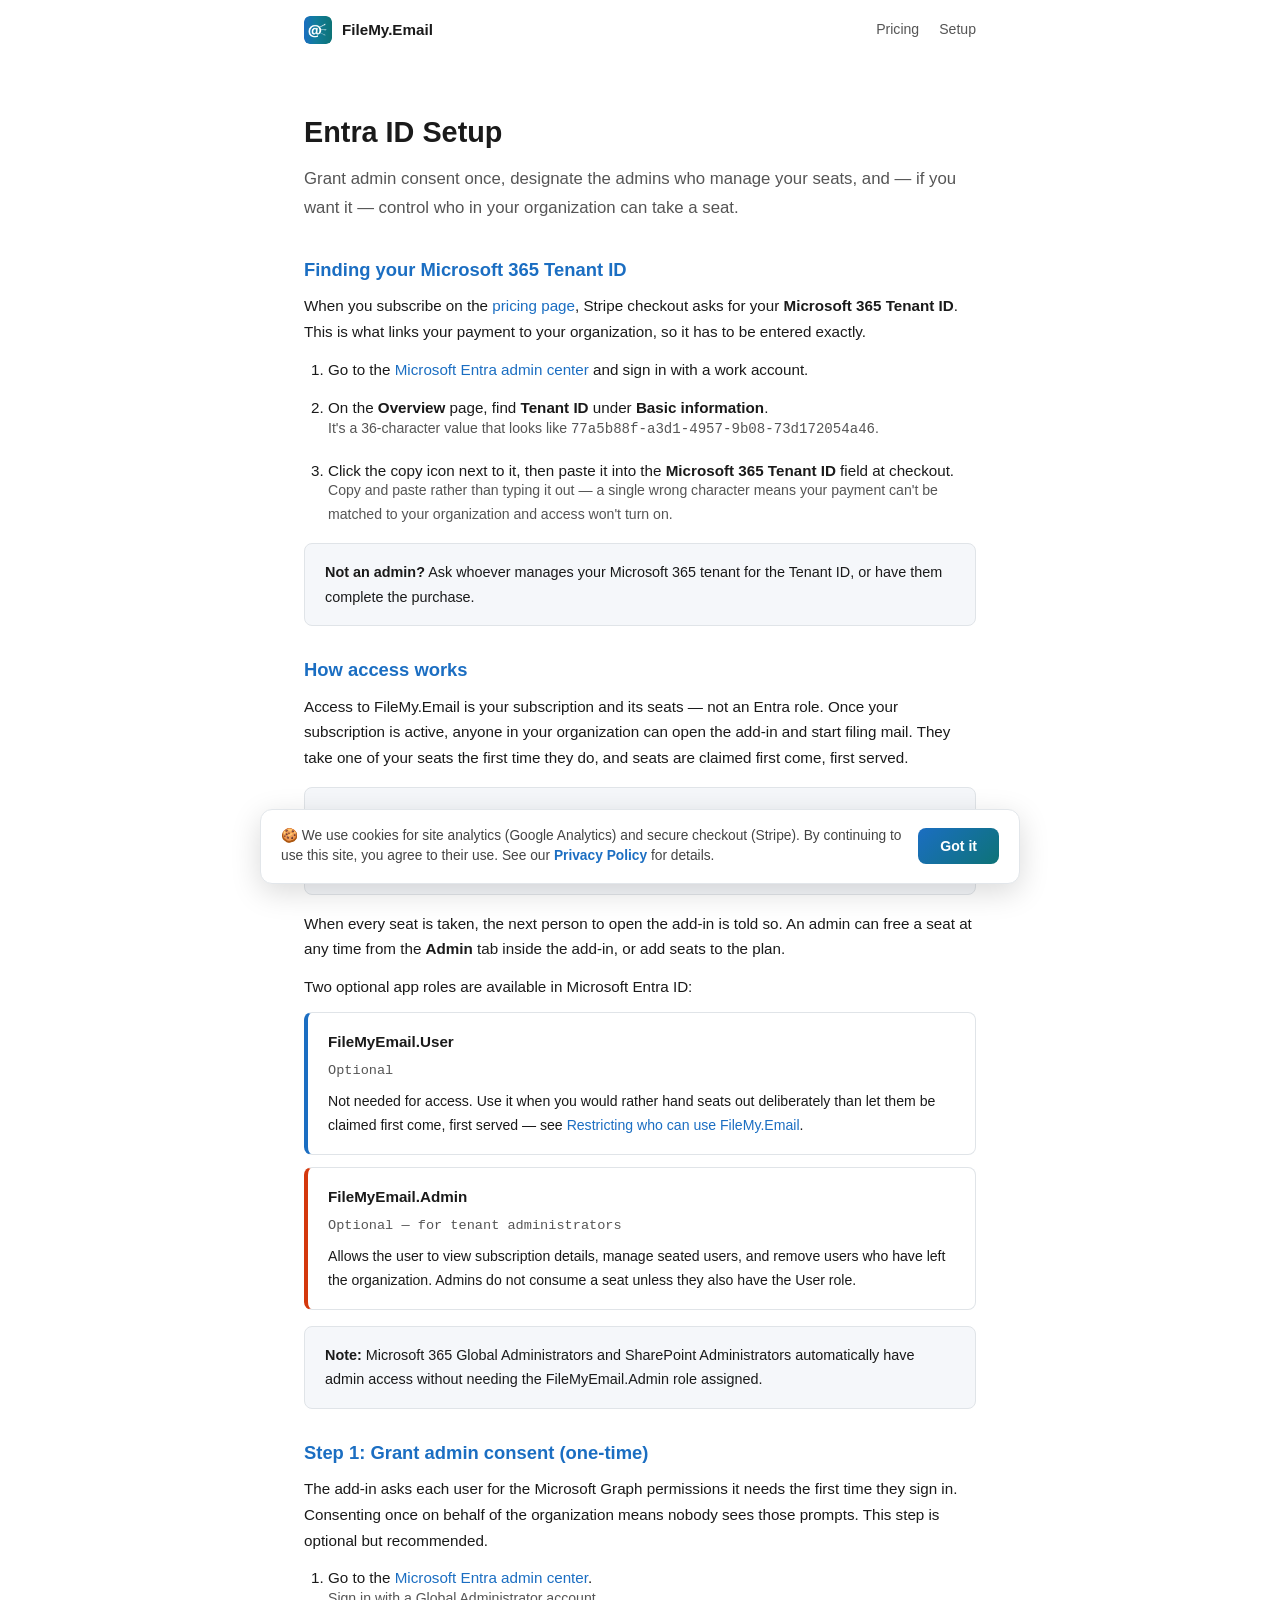
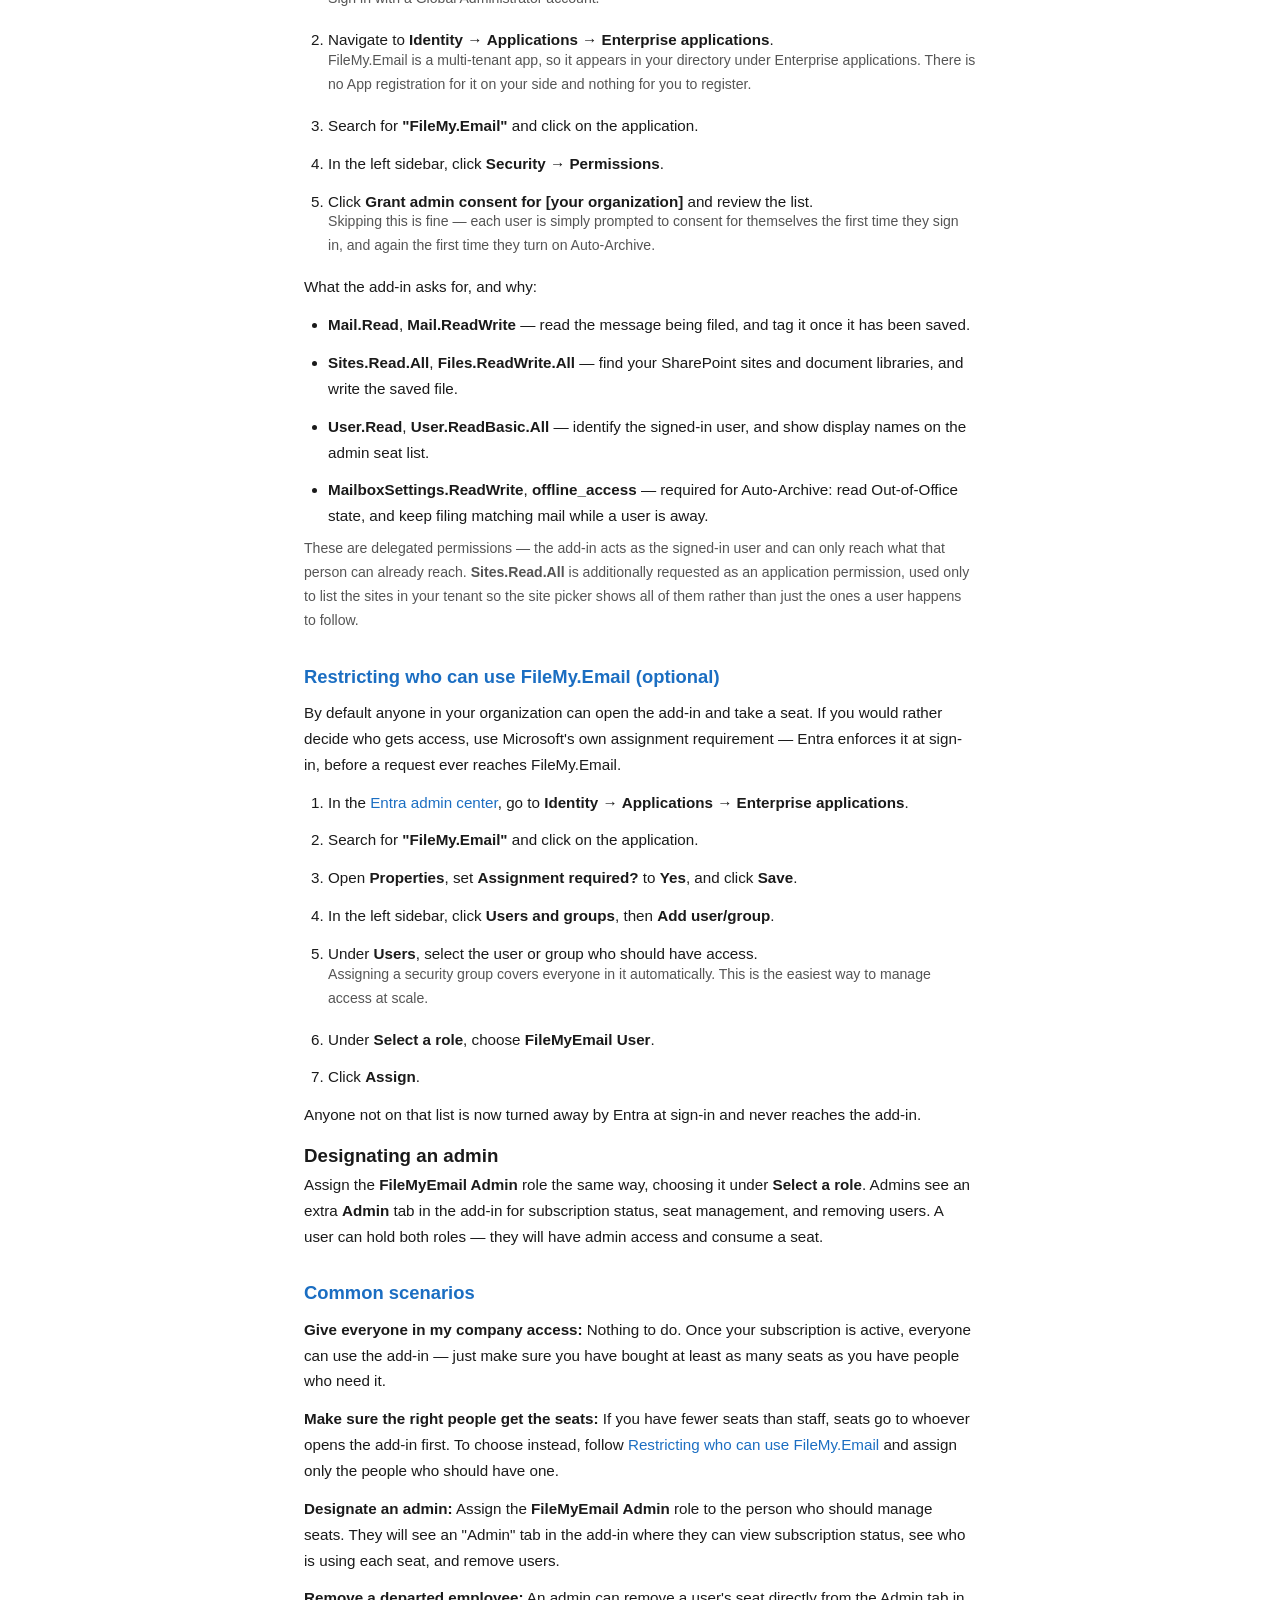
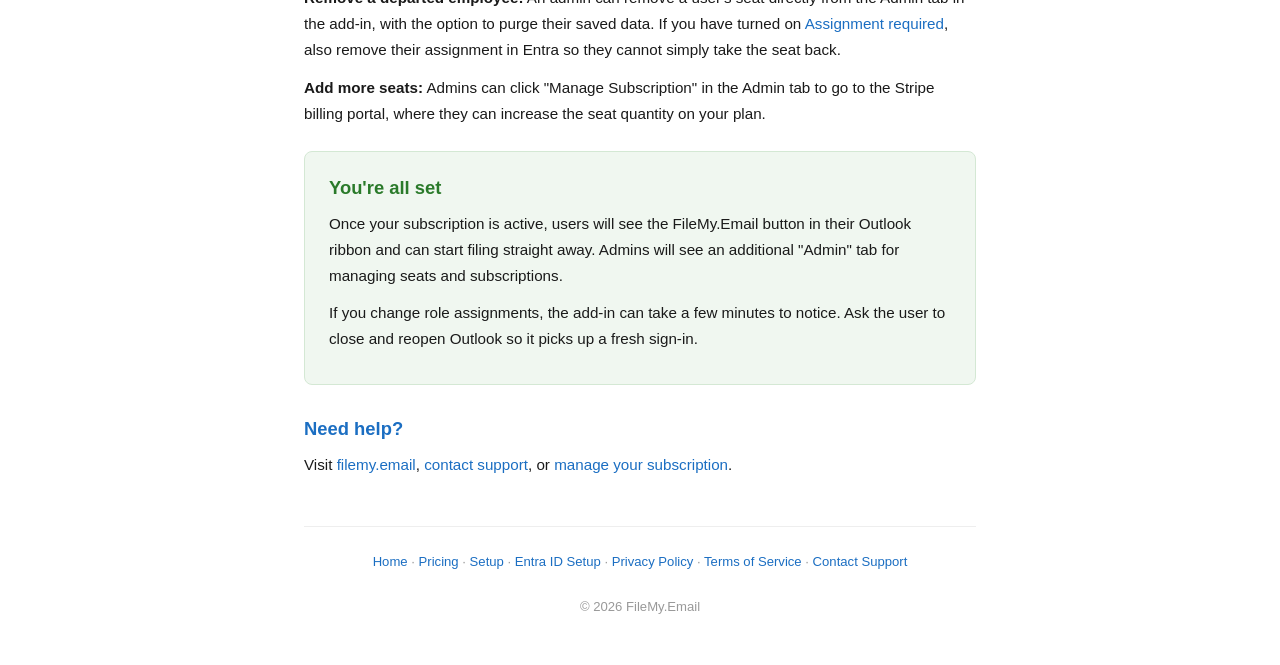
==== entra-setup.html @ 3493d4c5 "id for link" ====
<!DOCTYPE html>
<html lang="en">
<head>
    <!-- Google Tag Manager -->
    <script>(function(w,d,s,l,i){w[l]=w[l]||[];w[l].push({'gtm.start':
    new Date().getTime(),event:'gtm.js'});var f=d.getElementsByTagName(s)[0],
    j=d.createElement(s),dl=l!='dataLayer'?'&l='+l:'';j.async=true;j.src=
    'https://www.googletagmanager.com/gtm.js?id='+i+dl;f.parentNode.insertBefore(j,f);
    })(window,document,'script','dataLayer','GTM-WMH8P2QB');</script>
    <!-- End Google Tag Manager -->
    <!-- Google tag (gtag.js) -->
    <script async src="https://www.googletagmanager.com/gtag/js?id=G-8QC98XTWTR"></script>
    <script>
      window.dataLayer = window.dataLayer || [];
      function gtag(){dataLayer.push(arguments);}
      gtag('js', new Date());

      gtag('config', 'G-8QC98XTWTR');
    </script>
    <meta charset="UTF-8">
    <meta name="viewport" content="width=device-width, initial-scale=1.0">
    <title>Entra ID Setup — FileMy.Email</title>
    <meta name="description" content="Set up FileMy.Email in Microsoft Entra ID: grant admin consent once, designate admins, and optionally restrict who can take a seat.">
    <link rel="canonical" href="https://filemy.email/entra-setup">
    <link rel="icon" type="image/png" href="/assets/favicon.png">
    <!-- Open Graph -->
    <meta property="og:type" content="website">
    <meta property="og:url" content="https://filemy.email/entra-setup">
    <meta property="og:title" content="Entra ID Setup — FileMy.Email">
    <meta property="og:description" content="Configure Microsoft Entra ID app roles for FileMy.Email. Assign user and admin roles to control who can use the add-in and manage seats.">
    <meta property="og:image" content="https://filemy.email/assets/logo.svg">
    <!-- Twitter Card -->
    <meta name="twitter:card" content="summary">
    <meta name="twitter:title" content="Entra ID Setup — FileMy.Email">
    <meta name="twitter:description" content="Configure Microsoft Entra ID app roles for FileMy.Email. Assign user and admin roles to control who can use the add-in and manage seats.">
    <link rel="stylesheet" href="/assets/styles.css">
    <!-- Structured Data -->
    <script type="application/ld+json">
    {
        "@context": "https://schema.org",
        "@type": "BreadcrumbList",
        "itemListElement": [
            {
                "@type": "ListItem",
                "position": 1,
                "name": "Home",
                "item": "https://filemy.email/"
            },
            {
                "@type": "ListItem",
                "position": 2,
                "name": "Setup",
                "item": "https://filemy.email/setup"
            },
            {
                "@type": "ListItem",
                "position": 3,
                "name": "Entra ID Setup",
                "item": "https://filemy.email/entra-setup"
            }
        ]
    }
    </script>
    <style>
        .role-card {
            border: 1px solid #e0e4e8;
            border-radius: 8px;
            padding: 16px 20px;
            margin: 12px 0;
        }
        .role-card h3 {
            font-size: 0.95rem;
            font-weight: 700;
            margin-bottom: 4px;
        }
        .role-card .role-value {
            font-family: 'Cascadia Code', 'Consolas', monospace;
            font-size: 0.85rem;
            color: #555;
            margin-bottom: 8px;
        }
        .role-card p {
            font-size: 0.88rem;
            margin-bottom: 0;
        }
        .role-user { border-left: 4px solid #1b6ec2; }
        .role-admin { border-left: 4px solid #d4380d; }
        .step-detail {
            color: #555;
            font-size: 0.88rem;
            margin-top: -4px;
            margin-bottom: 16px;
        }
        .info-box {
            background: #f5f7fa;
            border: 1px solid #e0e4e8;
            border-radius: 8px;
            padding: 16px 20px;
            margin: 16px 0;
            font-size: 0.9rem;
        }
        .info-box strong { color: #1a1a1a; }
        .next-section {
            background: #f0f7f0;
            border: 1px solid #d4e8d4;
            border-radius: 8px;
            padding: 20px 24px;
            margin-top: 24px;
        }
        .next-section h2 { margin-top: 0; color: #2a7a2a; }
    </style>
</head>
<body>
    <!-- Google Tag Manager (noscript) -->
    <noscript><iframe src="https://www.googletagmanager.com/ns.html?id=GTM-WMH8P2QB"
    height="0" width="0" style="display:none;visibility:hidden"></iframe></noscript>
    <!-- End Google Tag Manager (noscript) -->
    <div class="top-nav">
        <a href="/" class="brand">
            <img src="/assets/favicon.png" alt="Logo">
            FileMy.Email
        </a>
        <nav>
            <a href="/pricing">Pricing</a>
            <a href="/setup">Setup</a>
        </nav>
    </div>

    <div class="container">
        <h1>Entra ID Setup</h1>
        <p class="subtitle">Grant admin consent once, designate the admins who manage your seats, and — if you want it — control who in your organization can take a seat.</p>

        <h2 id="tenant-id">Finding your Microsoft 365 Tenant ID</h2>
        <p>When you subscribe on the <a href="/pricing">pricing page</a>, Stripe checkout asks for your <strong>Microsoft 365 Tenant ID</strong>. This is what links your payment to your organization, so it has to be entered exactly.</p>
        <ol>
            <li>
                Go to the <a href="https://entra.microsoft.com" target="_blank" rel="noopener">Microsoft Entra admin center</a> and sign in with a work account.
            </li>
            <li>
                On the <strong>Overview</strong> page, find <strong>Tenant ID</strong> under <strong>Basic information</strong>.
                <p class="step-detail">It's a 36-character value that looks like <code>77a5b88f-a3d1-4957-9b08-73d172054a46</code>.</p>
            </li>
            <li>
                Click the copy icon next to it, then paste it into the <strong>Microsoft 365 Tenant ID</strong> field at checkout.
                <p class="step-detail">Copy and paste rather than typing it out &mdash; a single wrong character means your payment can't be matched to your organization and access won't turn on.</p>
            </li>
        </ol>
        <div class="info-box">
            <strong>Not an admin?</strong> Ask whoever manages your Microsoft 365 tenant for the Tenant ID, or have them complete the purchase.
        </div>

        <h2>How access works</h2>
        <p>Access to FileMy.Email is your subscription and its seats &mdash; not an Entra role. Once your subscription is active, anyone in your organization can open the add-in and start filing mail. They take one of your seats the first time they do, and seats are claimed first come, first served.</p>

        <div class="info-box">
            <strong>You do not have to assign anyone a role to get started.</strong> Subscribe, and your people can work straight away. The roles below exist only if you want to <a href="#restrict">control who gets access</a> or designate an admin.
        </div>

        <p>When every seat is taken, the next person to open the add-in is told so. An admin can free a seat at any time from the <strong>Admin</strong> tab inside the add-in, or add seats to the plan.</p>

        <p>Two optional app roles are available in Microsoft Entra ID:</p>

        <div class="role-card role-user">
            <h3>FileMyEmail.User</h3>
            <div class="role-value">Optional</div>
            <p>Not needed for access. Use it when you would rather hand seats out deliberately than let them be claimed first come, first served &mdash; see <a href="#restrict">Restricting who can use FileMy.Email</a>.</p>
        </div>

        <div class="role-card role-admin">
            <h3>FileMyEmail.Admin</h3>
            <div class="role-value">Optional &mdash; for tenant administrators</div>
            <p>Allows the user to view subscription details, manage seated users, and remove users who have left the organization. Admins do not consume a seat unless they also have the User role.</p>
        </div>

        <div class="info-box">
            <strong>Note:</strong> Microsoft 365 Global Administrators and SharePoint Administrators automatically have admin access without needing the FileMyEmail.Admin role assigned.
        </div>

        <h2 id="consent">Step 1: Grant admin consent (one-time)</h2>
        <p>The add-in asks each user for the Microsoft Graph permissions it needs the first time they sign in. Consenting once on behalf of the organization means nobody sees those prompts. This step is optional but recommended.</p>

        <ol>
            <li>
                Go to the <a href="https://entra.microsoft.com" target="_blank" rel="noopener">Microsoft Entra admin center</a>.
                <p class="step-detail">Sign in with a Global Administrator account.</p>
            </li>
            <li>
                Navigate to <strong>Identity</strong> &rarr; <strong>Applications</strong> &rarr; <strong>Enterprise applications</strong>.
                <p class="step-detail">FileMy.Email is a multi-tenant app, so it appears in your directory under Enterprise applications. There is no App registration for it on your side and nothing for you to register.</p>
            </li>
            <li>
                Search for <strong>"FileMy.Email"</strong> and click on the application.
            </li>
            <li>
                In the left sidebar, click <strong>Security</strong> &rarr; <strong>Permissions</strong>.
            </li>
            <li>
                Click <strong>Grant admin consent for [your organization]</strong> and review the list.
                <p class="step-detail">Skipping this is fine &mdash; each user is simply prompted to consent for themselves the first time they sign in, and again the first time they turn on Auto-Archive.</p>
            </li>
        </ol>

        <p>What the add-in asks for, and why:</p>
        <ul>
            <li><strong>Mail.Read</strong>, <strong>Mail.ReadWrite</strong> &mdash; read the message being filed, and tag it once it has been saved.</li>
            <li><strong>Sites.Read.All</strong>, <strong>Files.ReadWrite.All</strong> &mdash; find your SharePoint sites and document libraries, and write the saved file.</li>
            <li><strong>User.Read</strong>, <strong>User.ReadBasic.All</strong> &mdash; identify the signed-in user, and show display names on the admin seat list.</li>
            <li><strong>MailboxSettings.ReadWrite</strong>, <strong>offline_access</strong> &mdash; required for Auto-Archive: read Out-of-Office state, and keep filing matching mail while a user is away.</li>
        </ul>
        <p class="step-detail">These are delegated permissions &mdash; the add-in acts as the signed-in user and can only reach what that person can already reach. <strong>Sites.Read.All</strong> is additionally requested as an application permission, used only to list the sites in your tenant so the site picker shows all of them rather than just the ones a user happens to follow.</p>

        <h2 id="restrict">Restricting who can use FileMy.Email (optional)</h2>
        <p>By default anyone in your organization can open the add-in and take a seat. If you would rather decide who gets access, use Microsoft's own assignment requirement &mdash; Entra enforces it at sign-in, before a request ever reaches FileMy.Email.</p>

        <ol>
            <li>
                In the <a href="https://entra.microsoft.com" target="_blank" rel="noopener">Entra admin center</a>, go to <strong>Identity</strong> &rarr; <strong>Applications</strong> &rarr; <strong>Enterprise applications</strong>.
            </li>
            <li>
                Search for <strong>"FileMy.Email"</strong> and click on the application.
            </li>
            <li>
                Open <strong>Properties</strong>, set <strong>Assignment required?</strong> to <strong>Yes</strong>, and click <strong>Save</strong>.
            </li>
            <li>
                In the left sidebar, click <strong>Users and groups</strong>, then <strong>Add user/group</strong>.
            </li>
            <li>
                Under <strong>Users</strong>, select the user or group who should have access.
                <p class="step-detail">Assigning a security group covers everyone in it automatically. This is the easiest way to manage access at scale.</p>
            </li>
            <li>
                Under <strong>Select a role</strong>, choose <strong>FileMyEmail User</strong>.
            </li>
            <li>
                Click <strong>Assign</strong>.
            </li>
        </ol>

        <p>Anyone not on that list is now turned away by Entra at sign-in and never reaches the add-in.</p>

        <h3>Designating an admin</h3>
        <p>Assign the <strong>FileMyEmail Admin</strong> role the same way, choosing it under <strong>Select a role</strong>. Admins see an extra <strong>Admin</strong> tab in the add-in for subscription status, seat management, and removing users. A user can hold both roles &mdash; they will have admin access and consume a seat.</p>

        <h2>Common scenarios</h2>

        <p><strong>Give everyone in my company access:</strong> Nothing to do. Once your subscription is active, everyone can use the add-in &mdash; just make sure you have bought at least as many seats as you have people who need it.</p>

        <p><strong>Make sure the right people get the seats:</strong> If you have fewer seats than staff, seats go to whoever opens the add-in first. To choose instead, follow <a href="#restrict">Restricting who can use FileMy.Email</a> and assign only the people who should have one.</p>

        <p><strong>Designate an admin:</strong> Assign the <strong>FileMyEmail Admin</strong> role to the person who should manage seats. They will see an "Admin" tab in the add-in where they can view subscription status, see who is using each seat, and remove users.</p>

        <p><strong>Remove a departed employee:</strong> An admin can remove a user's seat directly from the Admin tab in the add-in, with the option to purge their saved data. If you have turned on <a href="#restrict">Assignment required</a>, also remove their assignment in Entra so they cannot simply take the seat back.</p>

        <p><strong>Add more seats:</strong> Admins can click "Manage Subscription" in the Admin tab to go to the Stripe billing portal, where they can increase the seat quantity on your plan.</p>

        <div class="next-section">
            <h2>You're all set</h2>
            <p>Once your subscription is active, users will see the FileMy.Email button in their Outlook ribbon and can start filing straight away. Admins will see an additional "Admin" tab for managing seats and subscriptions.</p>
            <p>If you change role assignments, the add-in can take a few minutes to notice. Ask the user to close and reopen Outlook so it picks up a fresh sign-in.</p>
        </div>

        <h2>Need help?</h2>
        <p>Visit <a href="https://filemy.email">filemy.email</a>, <a href="#" onclick="revealEmail(event, this)">contact support</a>, or <a href="https://billing.stripe.com/p/login/28E6oJ78vcW0bY29dQak000">manage your subscription</a>.</p>

        <footer>
            <a href="/">Home</a> &middot; <a href="/pricing">Pricing</a> &middot; <a href="/setup">Setup</a> &middot; <a href="/entra-setup">Entra ID Setup</a> &middot; <a href="/privacy">Privacy Policy</a> &middot; <a href="/terms">Terms of Service</a> &middot; <a href="#" onclick="revealEmail(event, this)">Contact Support</a><br><br>
            &copy; 2026 FileMy.Email
        </footer>
    </div>

    <script>
        function revealEmail(e, el) {
            e.preventDefault();
            var u = 'support', d = 'filemy.email';
            var addr = u + '@' + d;
            el.href = 'mail' + 'to:' + addr;
            el.textContent = addr;
            el.onclick = null;
            window.location.href = el.href;
        }
    </script>
    <script src="/assets/cookie-banner.js" defer></script>
</body>
</html>
---- assets/styles.css ----
/* Reset */
* { margin: 0; padding: 0; box-sizing: border-box; }

body {
    font-family: 'Segoe UI', -apple-system, BlinkMacSystemFont, Helvetica, Arial, sans-serif;
    color: #1a1a1a;
    background: #fff;
    line-height: 1.7;
}

.container { max-width: 720px; margin: 0 auto; padding: 48px 24px; }

/* Typography */
h1 { font-size: 1.8rem; margin-bottom: 8px; }
h2 { font-size: 1.15rem; margin: 28px 0 8px; color: #1b6ec2; }
p, li { margin-bottom: 12px; font-size: 0.95rem; }
ul, ol { padding-left: 24px; }

/* Links */
a { color: #1b6ec2; text-decoration: none; }
a:hover { text-decoration: underline; }

/* Shared classes */
.subtitle { color: #555; font-size: 1.05rem; margin-bottom: 32px; }
.updated { color: #999; font-size: 0.85rem; margin-bottom: 32px; }

/* Top nav */
.top-nav {
    display: flex;
    align-items: center;
    justify-content: space-between;
    max-width: 720px;
    margin: 0 auto;
    padding: 16px 24px;
}
.top-nav .brand {
    display: flex;
    align-items: center;
    gap: 10px;
    text-decoration: none;
    color: #1a1a1a;
    font-weight: 700;
    font-size: 0.95rem;
}
.top-nav .brand img {
    width: 28px;
    height: 28px;
    border-radius: 6px;
}
.top-nav nav { display: flex; gap: 20px; }
.top-nav nav a {
    color: #555;
    text-decoration: none;
    font-size: 0.88rem;
    font-weight: 500;
}
.top-nav nav a:hover { color: #1b6ec2; }

/* Footer */
footer { border-top: 1px solid #eee; margin-top: 48px; padding-top: 24px; text-align: center; font-size: 0.82rem; color: #999; }
footer a { color: #1b6ec2; text-decoration: none; }
footer a:hover { text-decoration: underline; }
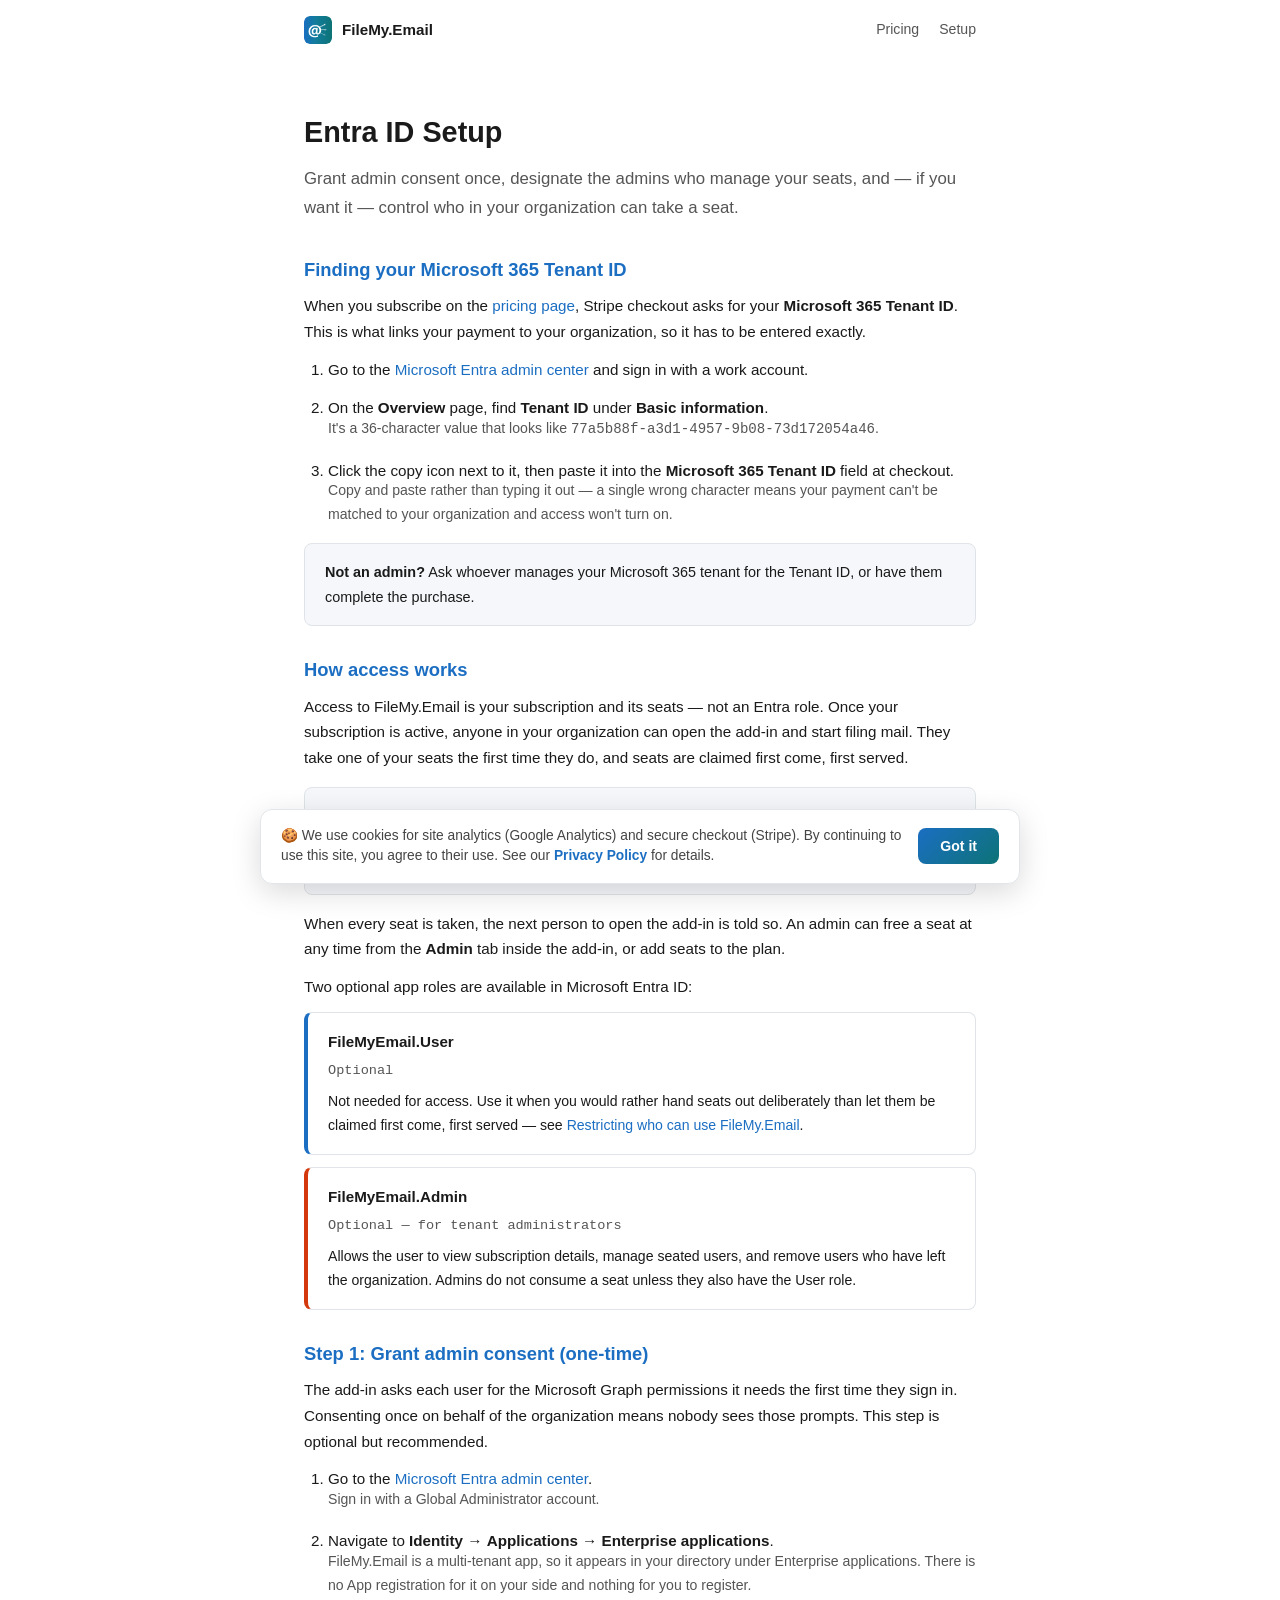
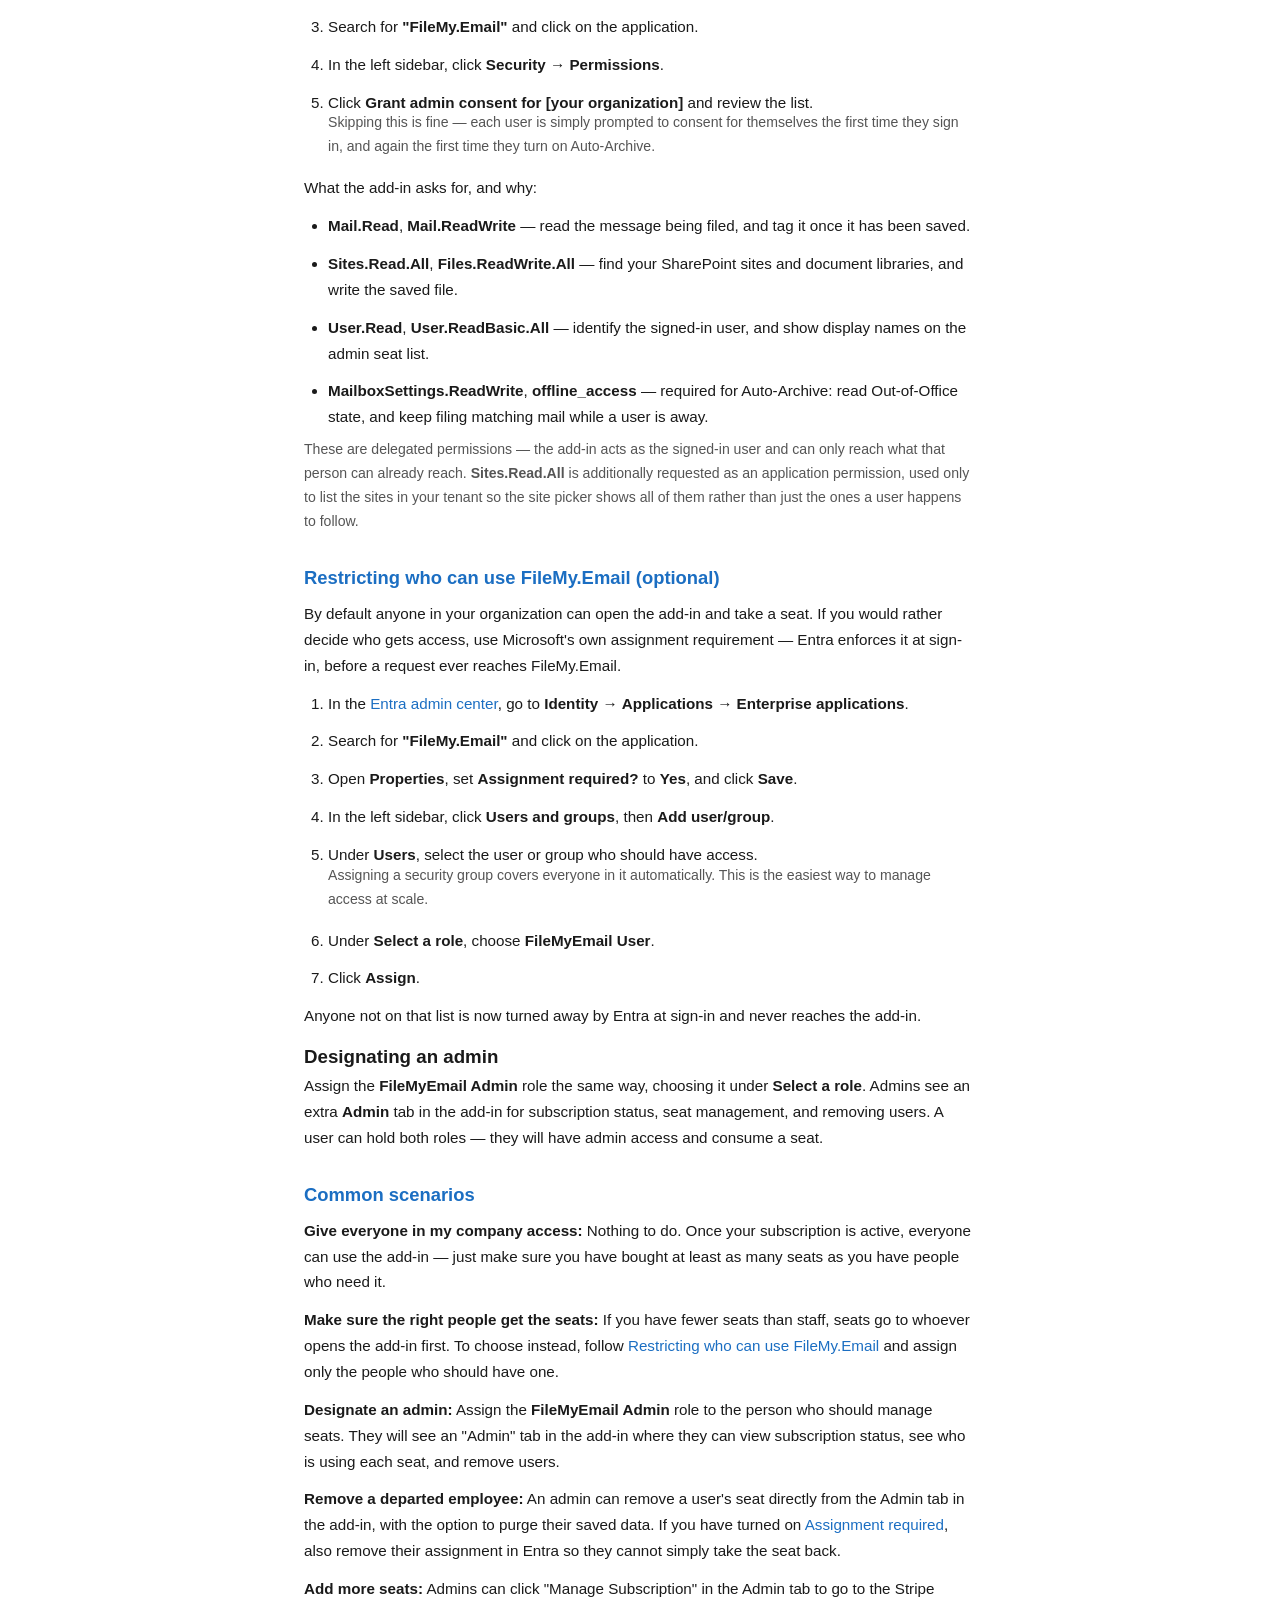
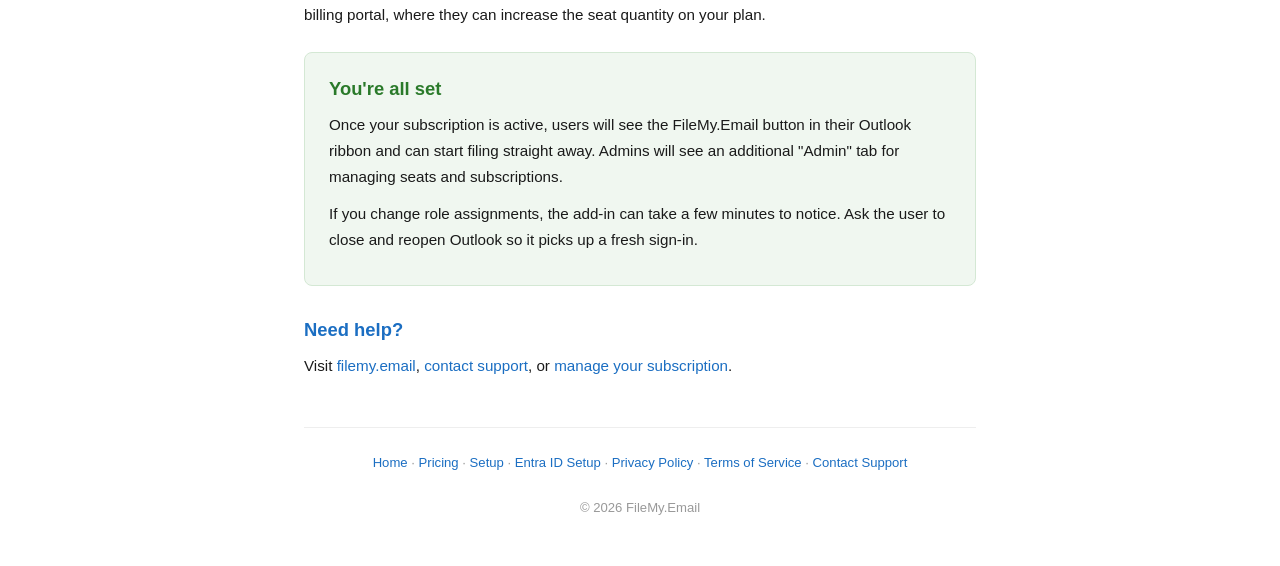
==== commit 4a37be4d: "Stop telling Global Admins they get admin access without the FileMyEmail.Admin role The Admin tab (s" ====
--- a/entra-setup.html
+++ b/entra-setup.html
@@ -172,10 +172,6 @@
             <p>Allows the user to view subscription details, manage seated users, and remove users who have left the organization. Admins do not consume a seat unless they also have the User role.</p>
         </div>
 
-        <div class="info-box">
-            <strong>Note:</strong> Microsoft 365 Global Administrators and SharePoint Administrators automatically have admin access without needing the FileMyEmail.Admin role assigned.
-        </div>
-
         <h2 id="consent">Step 1: Grant admin consent (one-time)</h2>
         <p>The add-in asks each user for the Microsoft Graph permissions it needs the first time they sign in. Consenting once on behalf of the organization means nobody sees those prompts. This step is optional but recommended.</p>
 
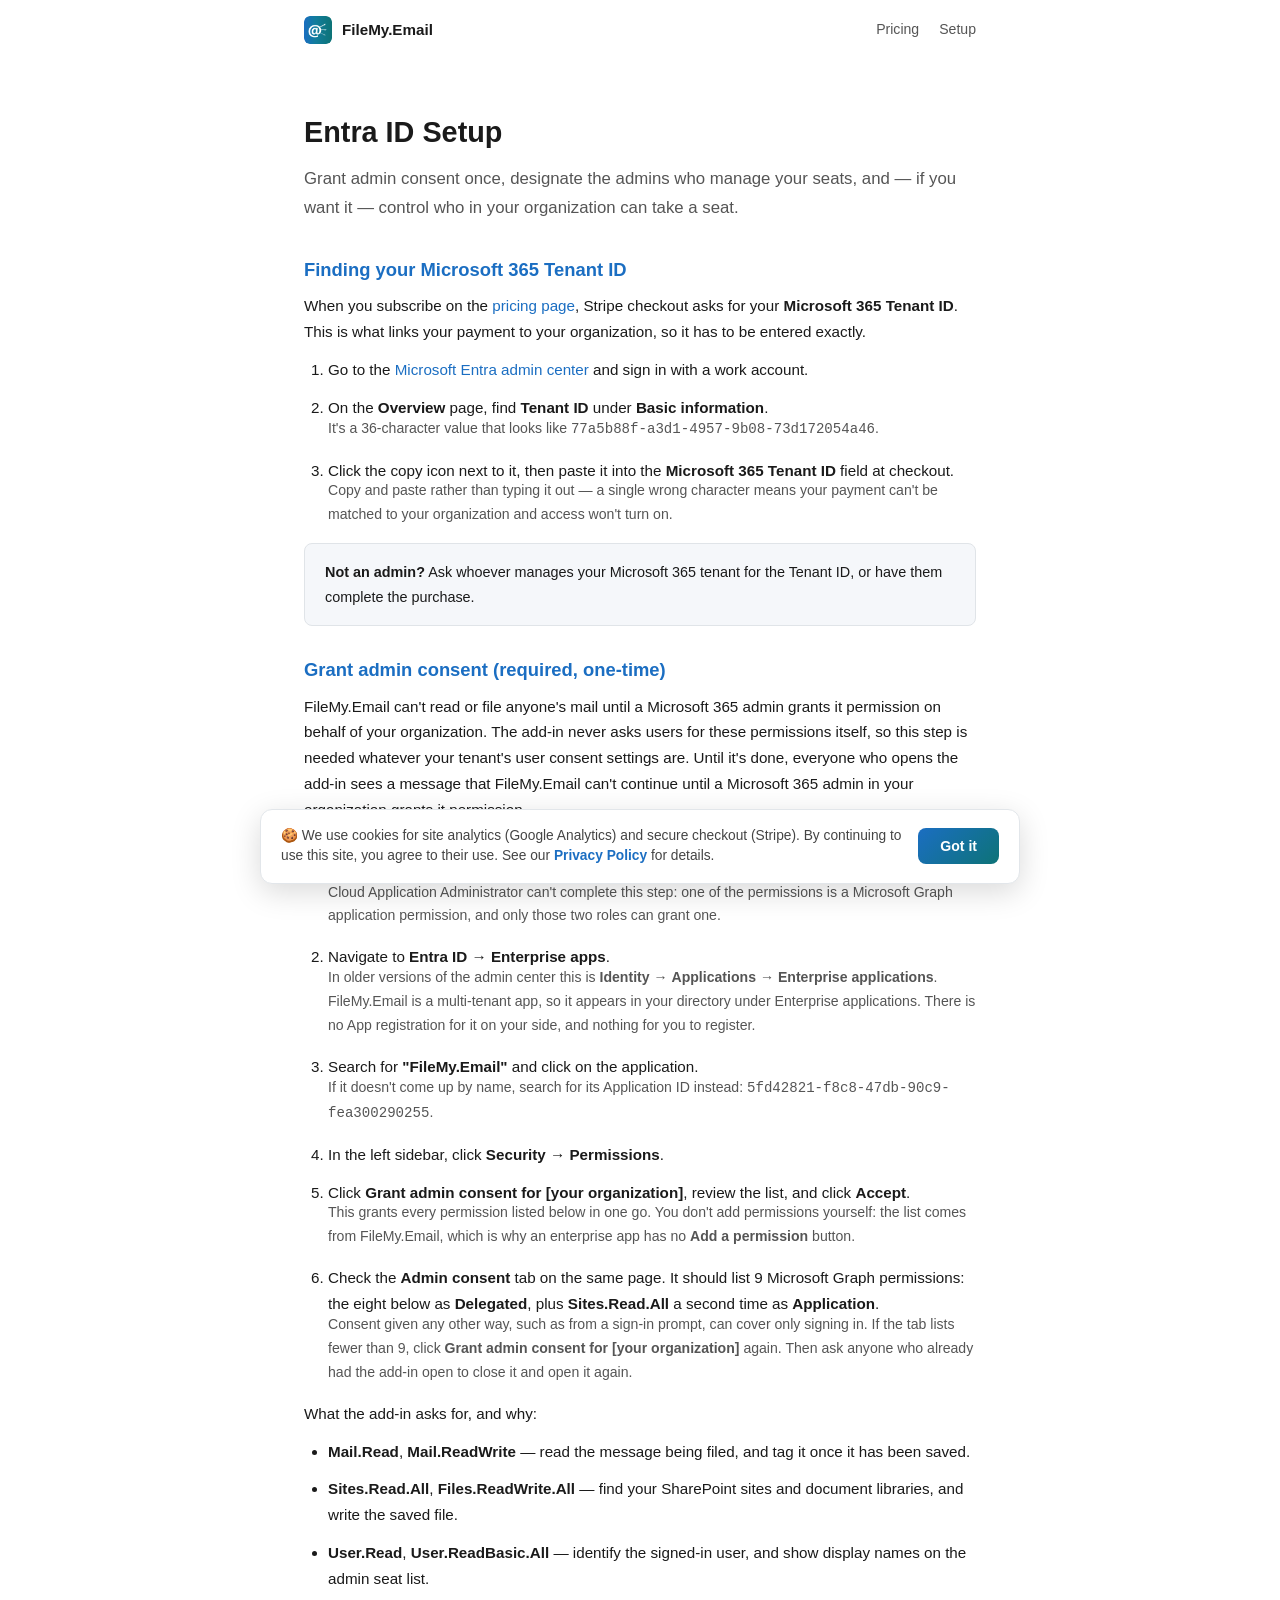
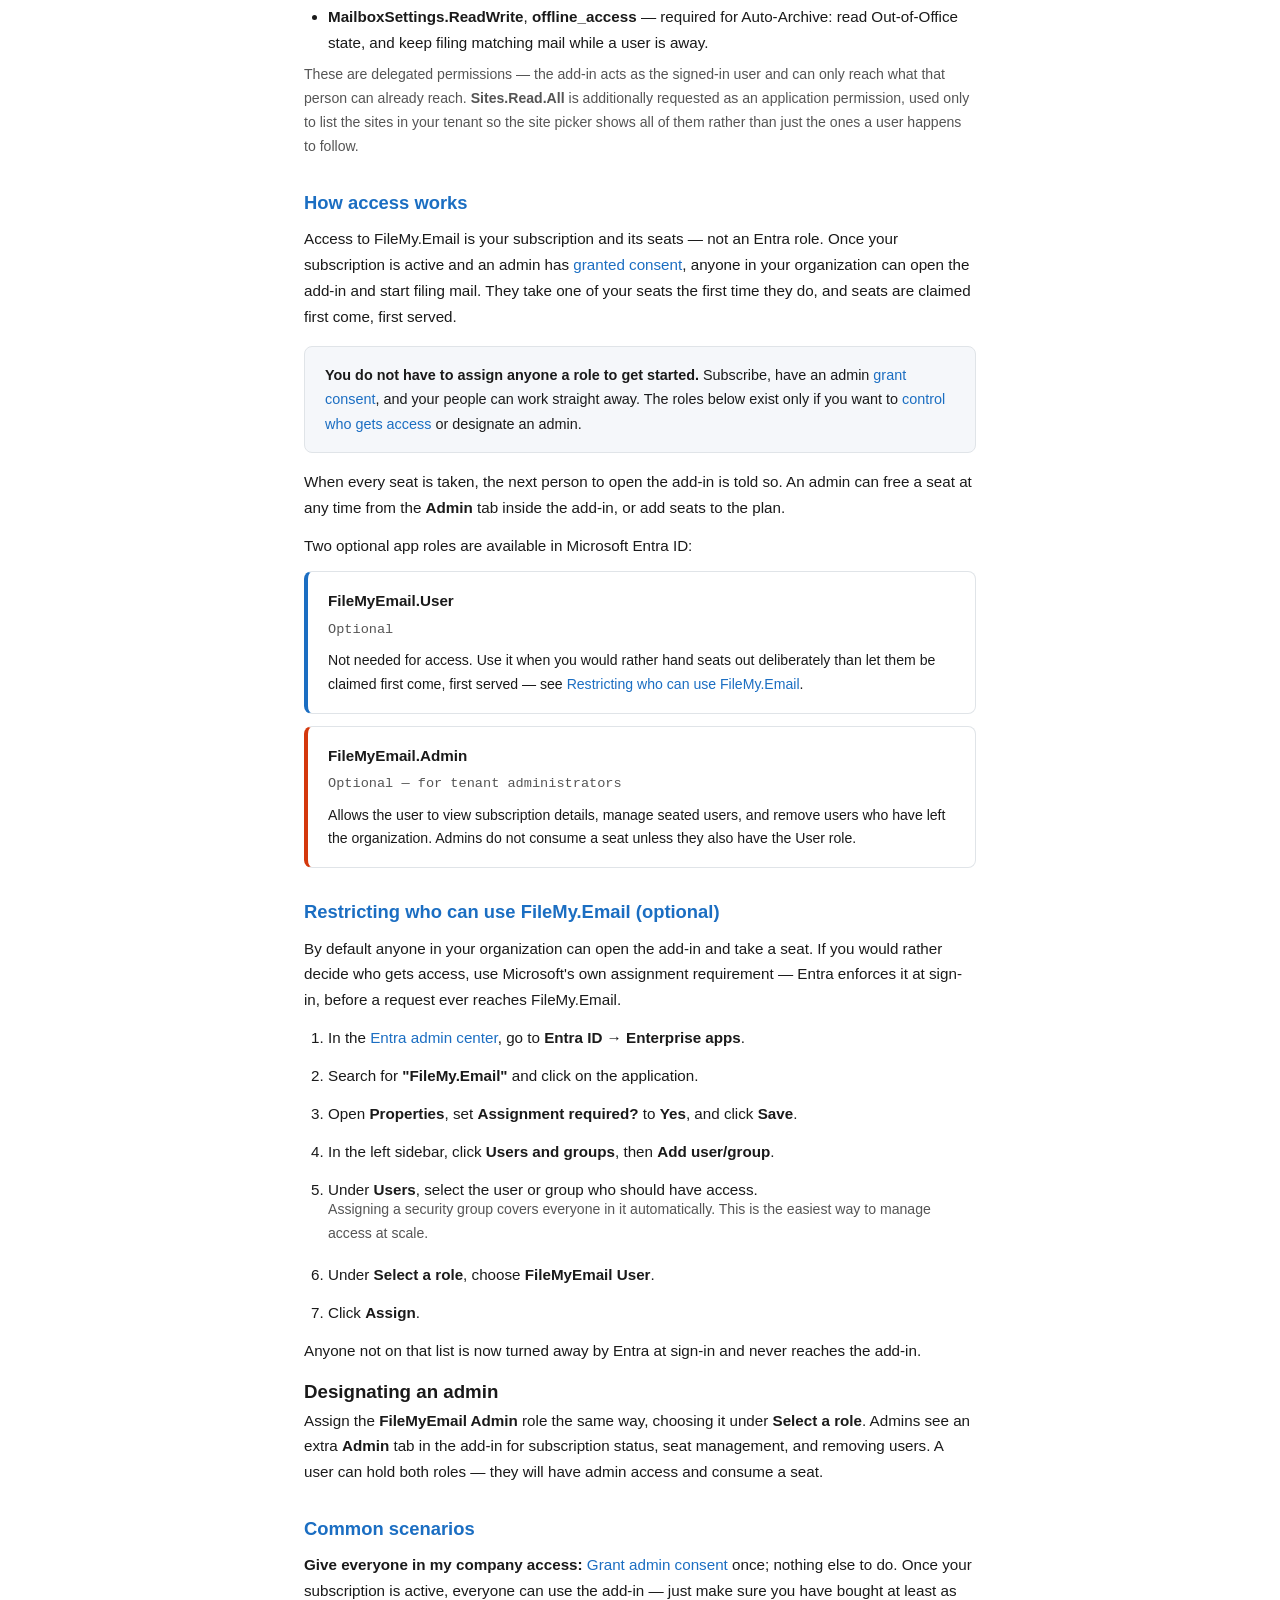
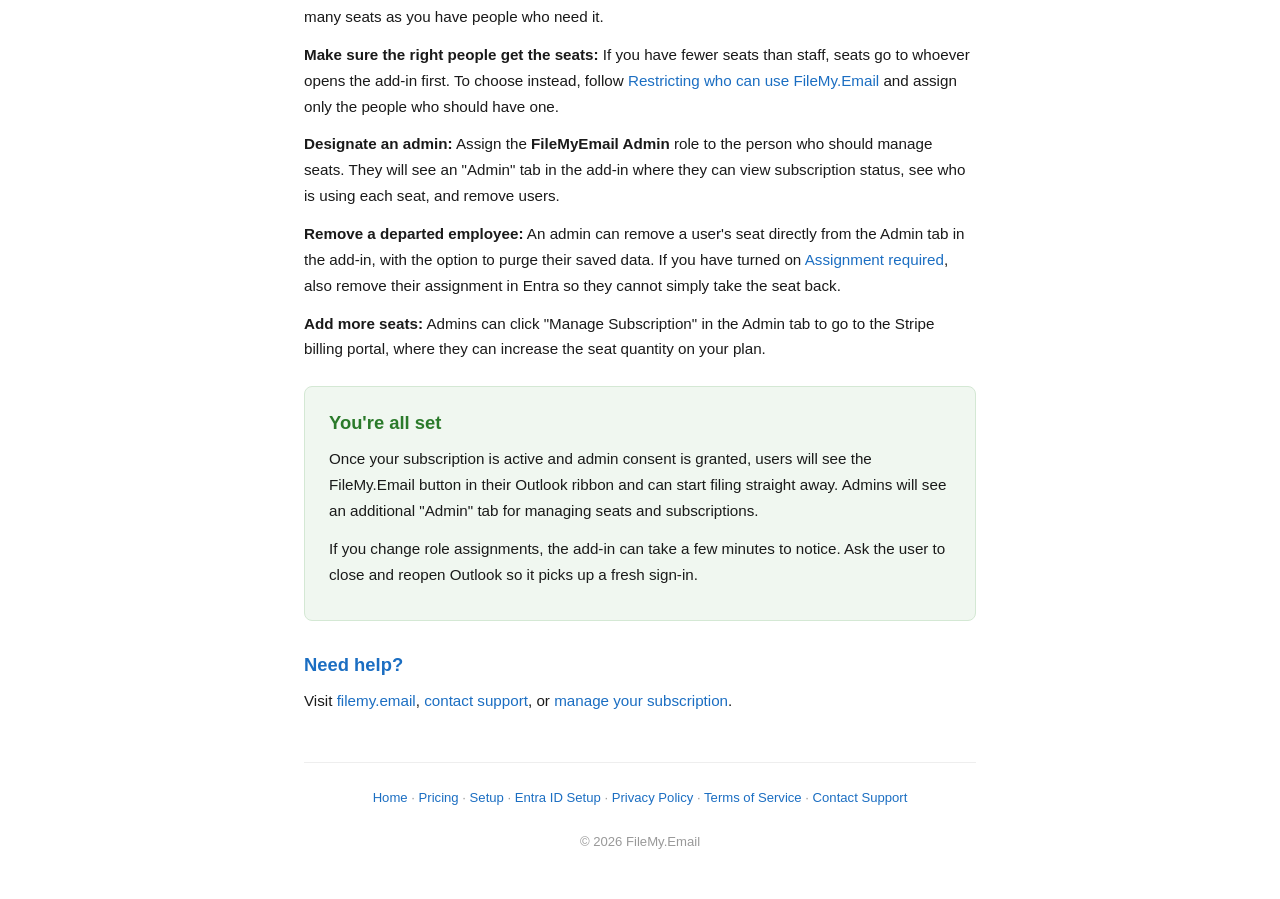
==== commit 5ac2a847: "Tell admins that granting consent is required, not optional The Entra setup guide called admin conse" ====
--- a/entra-setup.html
+++ b/entra-setup.html
@@ -149,50 +149,32 @@
             <strong>Not an admin?</strong> Ask whoever manages your Microsoft 365 tenant for the Tenant ID, or have them complete the purchase.
         </div>
 
-        <h2>How access works</h2>
-        <p>Access to FileMy.Email is your subscription and its seats &mdash; not an Entra role. Once your subscription is active, anyone in your organization can open the add-in and start filing mail. They take one of your seats the first time they do, and seats are claimed first come, first served.</p>
-
-        <div class="info-box">
-            <strong>You do not have to assign anyone a role to get started.</strong> Subscribe, and your people can work straight away. The roles below exist only if you want to <a href="#restrict">control who gets access</a> or designate an admin.
-        </div>
-
-        <p>When every seat is taken, the next person to open the add-in is told so. An admin can free a seat at any time from the <strong>Admin</strong> tab inside the add-in, or add seats to the plan.</p>
-
-        <p>Two optional app roles are available in Microsoft Entra ID:</p>
-
-        <div class="role-card role-user">
-            <h3>FileMyEmail.User</h3>
-            <div class="role-value">Optional</div>
-            <p>Not needed for access. Use it when you would rather hand seats out deliberately than let them be claimed first come, first served &mdash; see <a href="#restrict">Restricting who can use FileMy.Email</a>.</p>
-        </div>
-
-        <div class="role-card role-admin">
-            <h3>FileMyEmail.Admin</h3>
-            <div class="role-value">Optional &mdash; for tenant administrators</div>
-            <p>Allows the user to view subscription details, manage seated users, and remove users who have left the organization. Admins do not consume a seat unless they also have the User role.</p>
-        </div>
-
-        <h2 id="consent">Step 1: Grant admin consent (one-time)</h2>
-        <p>The add-in asks each user for the Microsoft Graph permissions it needs the first time they sign in. Consenting once on behalf of the organization means nobody sees those prompts. This step is optional but recommended.</p>
+        <h2 id="consent">Grant admin consent (required, one-time)</h2>
+        <p>FileMy.Email can't read or file anyone's mail until a Microsoft 365 admin grants it permission on behalf of your organization. The add-in never asks users for these permissions itself, so this step is needed whatever your tenant's user consent settings are. Until it's done, everyone who opens the add-in sees a message that FileMy.Email can't continue until a Microsoft 365 admin in your organization grants it permission.</p>
 
         <ol>
             <li>
                 Go to the <a href="https://entra.microsoft.com" target="_blank" rel="noopener">Microsoft Entra admin center</a>.
-                <p class="step-detail">Sign in with a Global Administrator account.</p>
-            </li>
-            <li>
-                Navigate to <strong>Identity</strong> &rarr; <strong>Applications</strong> &rarr; <strong>Enterprise applications</strong>.
-                <p class="step-detail">FileMy.Email is a multi-tenant app, so it appears in your directory under Enterprise applications. There is no App registration for it on your side and nothing for you to register.</p>
+                <p class="step-detail">Sign in as a <strong>Global Administrator</strong> or <strong>Privileged Role Administrator</strong>. An Application Administrator or Cloud Application Administrator can't complete this step: one of the permissions is a Microsoft Graph application permission, and only those two roles can grant one.</p>
+            </li>
+            <li>
+                Navigate to <strong>Entra ID</strong> &rarr; <strong>Enterprise apps</strong>.
+                <p class="step-detail">In older versions of the admin center this is <strong>Identity</strong> &rarr; <strong>Applications</strong> &rarr; <strong>Enterprise applications</strong>. FileMy.Email is a multi-tenant app, so it appears in your directory under Enterprise applications. There is no App registration for it on your side, and nothing for you to register.</p>
             </li>
             <li>
                 Search for <strong>"FileMy.Email"</strong> and click on the application.
+                <p class="step-detail">If it doesn't come up by name, search for its Application ID instead: <code>5fd42821-f8c8-47db-90c9-fea300290255</code>.</p>
             </li>
             <li>
                 In the left sidebar, click <strong>Security</strong> &rarr; <strong>Permissions</strong>.
             </li>
             <li>
-                Click <strong>Grant admin consent for [your organization]</strong> and review the list.
-                <p class="step-detail">Skipping this is fine &mdash; each user is simply prompted to consent for themselves the first time they sign in, and again the first time they turn on Auto-Archive.</p>
+                Click <strong>Grant admin consent for [your organization]</strong>, review the list, and click <strong>Accept</strong>.
+                <p class="step-detail">This grants every permission listed below in one go. You don't add permissions yourself: the list comes from FileMy.Email, which is why an enterprise app has no <strong>Add a permission</strong> button.</p>
+            </li>
+            <li>
+                Check the <strong>Admin consent</strong> tab on the same page. It should list 9 Microsoft Graph permissions: the eight below as <strong>Delegated</strong>, plus <strong>Sites.Read.All</strong> a second time as <strong>Application</strong>.
+                <p class="step-detail">Consent given any other way, such as from a sign-in prompt, can cover only signing in. If the tab lists fewer than 9, click <strong>Grant admin consent for [your organization]</strong> again. Then ask anyone who already had the add-in open to close it and open it again.</p>
             </li>
         </ol>
 
@@ -205,12 +187,35 @@
         </ul>
         <p class="step-detail">These are delegated permissions &mdash; the add-in acts as the signed-in user and can only reach what that person can already reach. <strong>Sites.Read.All</strong> is additionally requested as an application permission, used only to list the sites in your tenant so the site picker shows all of them rather than just the ones a user happens to follow.</p>
 
+        <h2>How access works</h2>
+        <p>Access to FileMy.Email is your subscription and its seats &mdash; not an Entra role. Once your subscription is active and an admin has <a href="#consent">granted consent</a>, anyone in your organization can open the add-in and start filing mail. They take one of your seats the first time they do, and seats are claimed first come, first served.</p>
+
+        <div class="info-box">
+            <strong>You do not have to assign anyone a role to get started.</strong> Subscribe, have an admin <a href="#consent">grant consent</a>, and your people can work straight away. The roles below exist only if you want to <a href="#restrict">control who gets access</a> or designate an admin.
+        </div>
+
+        <p>When every seat is taken, the next person to open the add-in is told so. An admin can free a seat at any time from the <strong>Admin</strong> tab inside the add-in, or add seats to the plan.</p>
+
+        <p>Two optional app roles are available in Microsoft Entra ID:</p>
+
+        <div class="role-card role-user">
+            <h3>FileMyEmail.User</h3>
+            <div class="role-value">Optional</div>
+            <p>Not needed for access. Use it when you would rather hand seats out deliberately than let them be claimed first come, first served &mdash; see <a href="#restrict">Restricting who can use FileMy.Email</a>.</p>
+        </div>
+
+        <div class="role-card role-admin">
+            <h3>FileMyEmail.Admin</h3>
+            <div class="role-value">Optional &mdash; for tenant administrators</div>
+            <p>Allows the user to view subscription details, manage seated users, and remove users who have left the organization. Admins do not consume a seat unless they also have the User role.</p>
+        </div>
+
         <h2 id="restrict">Restricting who can use FileMy.Email (optional)</h2>
         <p>By default anyone in your organization can open the add-in and take a seat. If you would rather decide who gets access, use Microsoft's own assignment requirement &mdash; Entra enforces it at sign-in, before a request ever reaches FileMy.Email.</p>
 
         <ol>
             <li>
-                In the <a href="https://entra.microsoft.com" target="_blank" rel="noopener">Entra admin center</a>, go to <strong>Identity</strong> &rarr; <strong>Applications</strong> &rarr; <strong>Enterprise applications</strong>.
+                In the <a href="https://entra.microsoft.com" target="_blank" rel="noopener">Entra admin center</a>, go to <strong>Entra ID</strong> &rarr; <strong>Enterprise apps</strong>.
             </li>
             <li>
                 Search for <strong>"FileMy.Email"</strong> and click on the application.
@@ -240,7 +245,7 @@
 
         <h2>Common scenarios</h2>
 
-        <p><strong>Give everyone in my company access:</strong> Nothing to do. Once your subscription is active, everyone can use the add-in &mdash; just make sure you have bought at least as many seats as you have people who need it.</p>
+        <p><strong>Give everyone in my company access:</strong> <a href="#consent">Grant admin consent</a> once; nothing else to do. Once your subscription is active, everyone can use the add-in &mdash; just make sure you have bought at least as many seats as you have people who need it.</p>
 
         <p><strong>Make sure the right people get the seats:</strong> If you have fewer seats than staff, seats go to whoever opens the add-in first. To choose instead, follow <a href="#restrict">Restricting who can use FileMy.Email</a> and assign only the people who should have one.</p>
 
@@ -252,7 +257,7 @@
 
         <div class="next-section">
             <h2>You're all set</h2>
-            <p>Once your subscription is active, users will see the FileMy.Email button in their Outlook ribbon and can start filing straight away. Admins will see an additional "Admin" tab for managing seats and subscriptions.</p>
+            <p>Once your subscription is active and admin consent is granted, users will see the FileMy.Email button in their Outlook ribbon and can start filing straight away. Admins will see an additional "Admin" tab for managing seats and subscriptions.</p>
             <p>If you change role assignments, the add-in can take a few minutes to notice. Ask the user to close and reopen Outlook so it picks up a fresh sign-in.</p>
         </div>
 
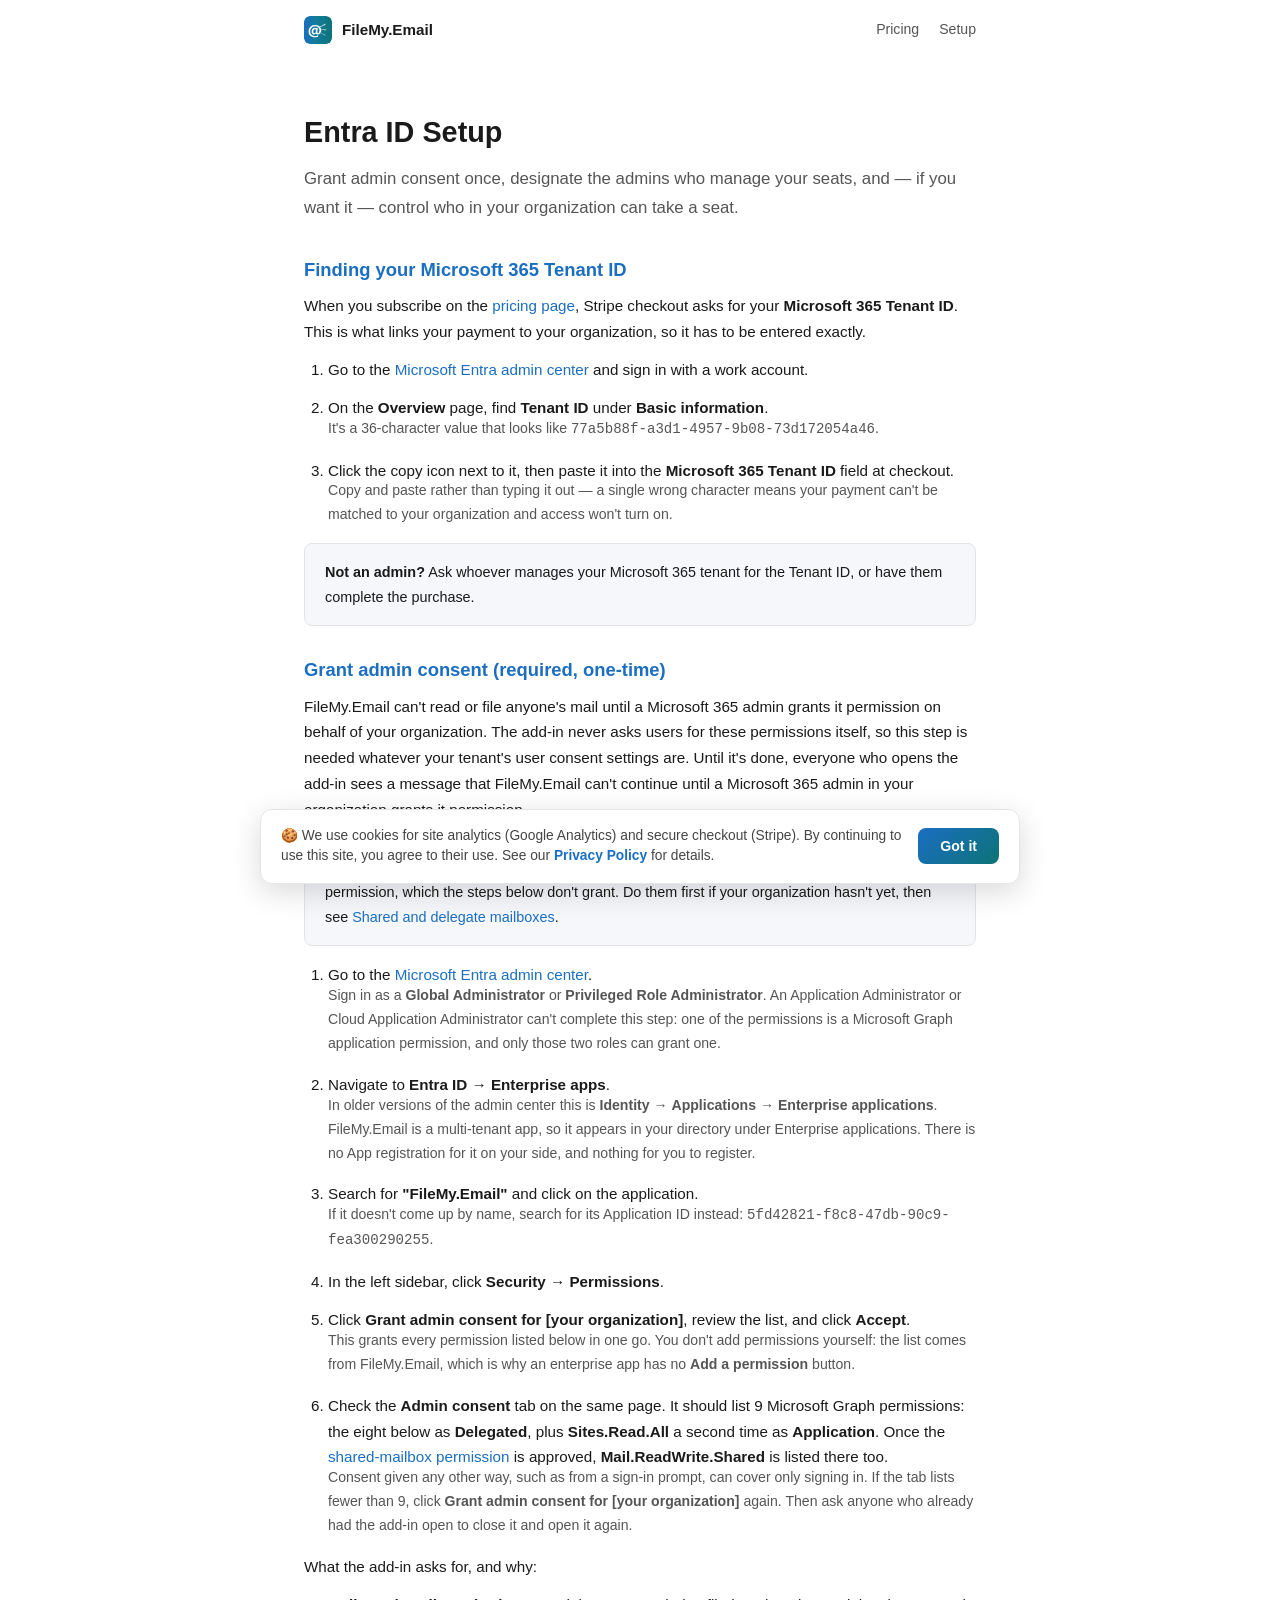
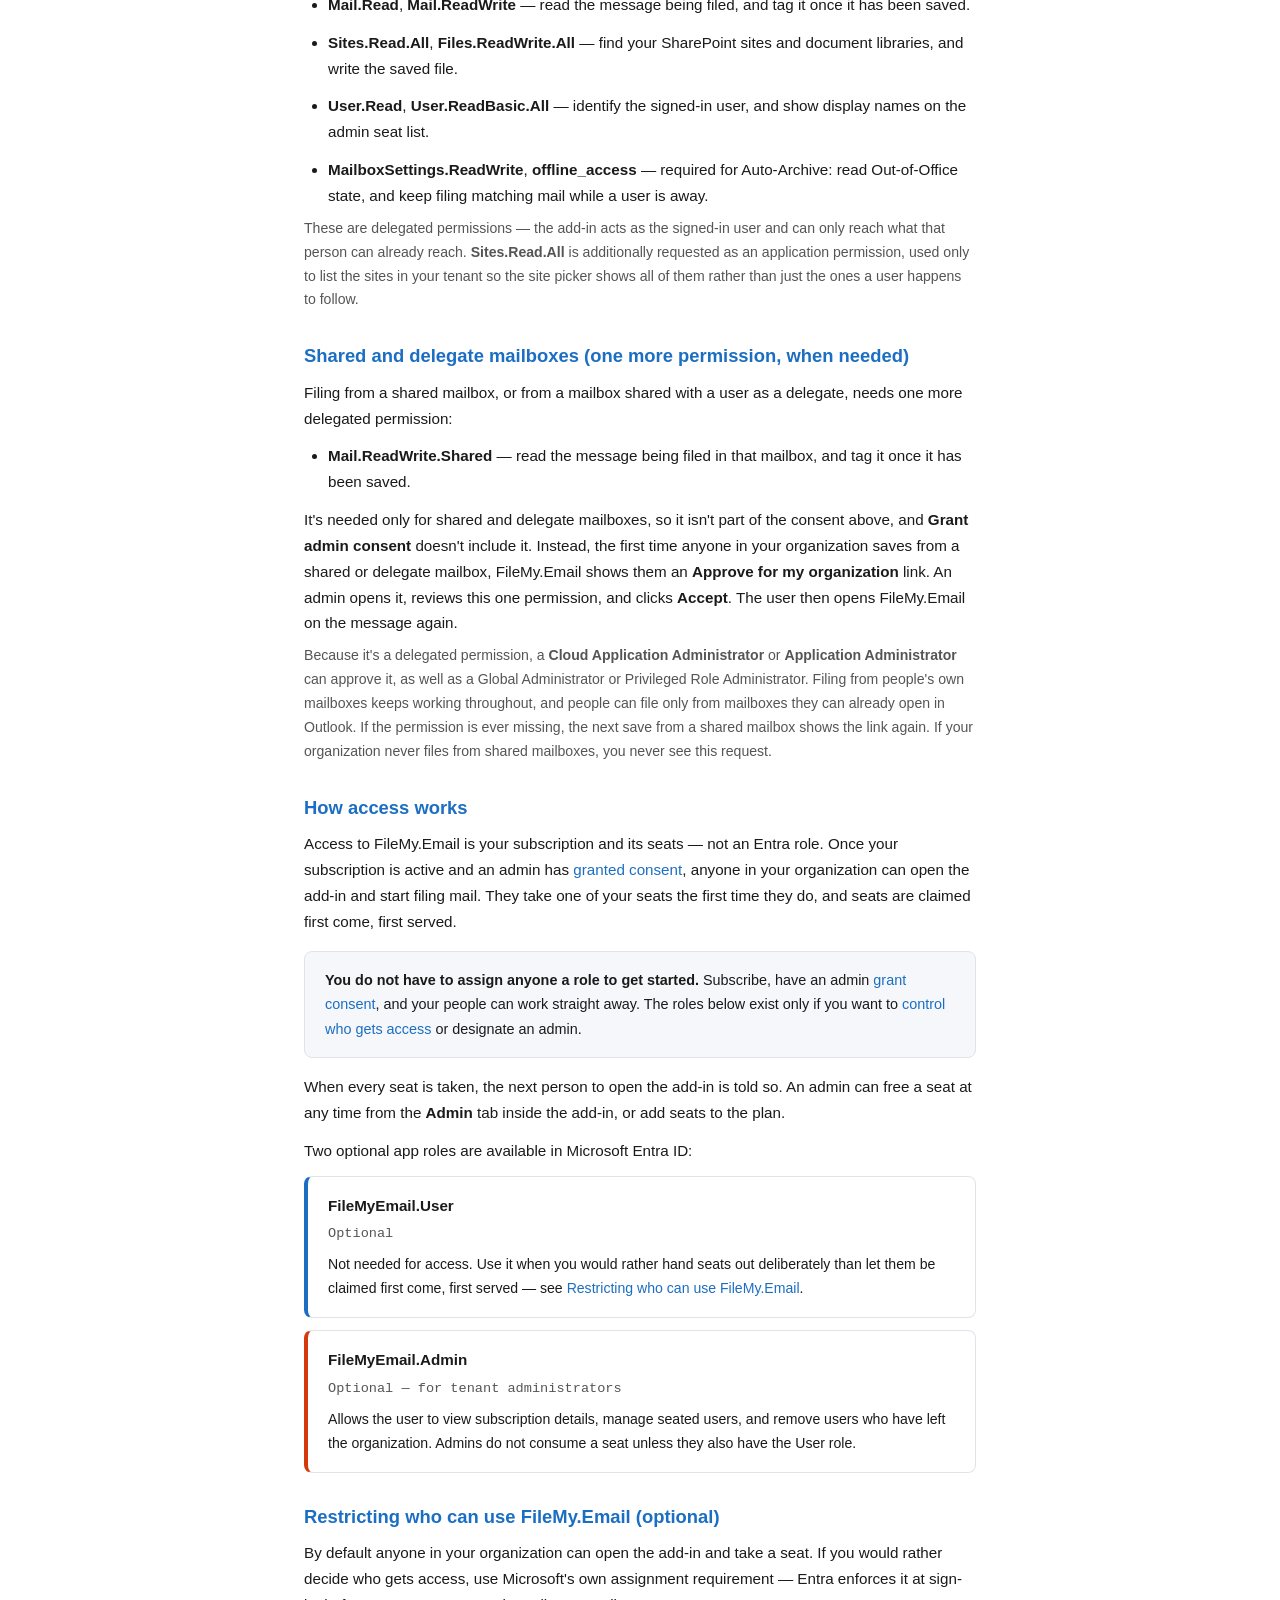
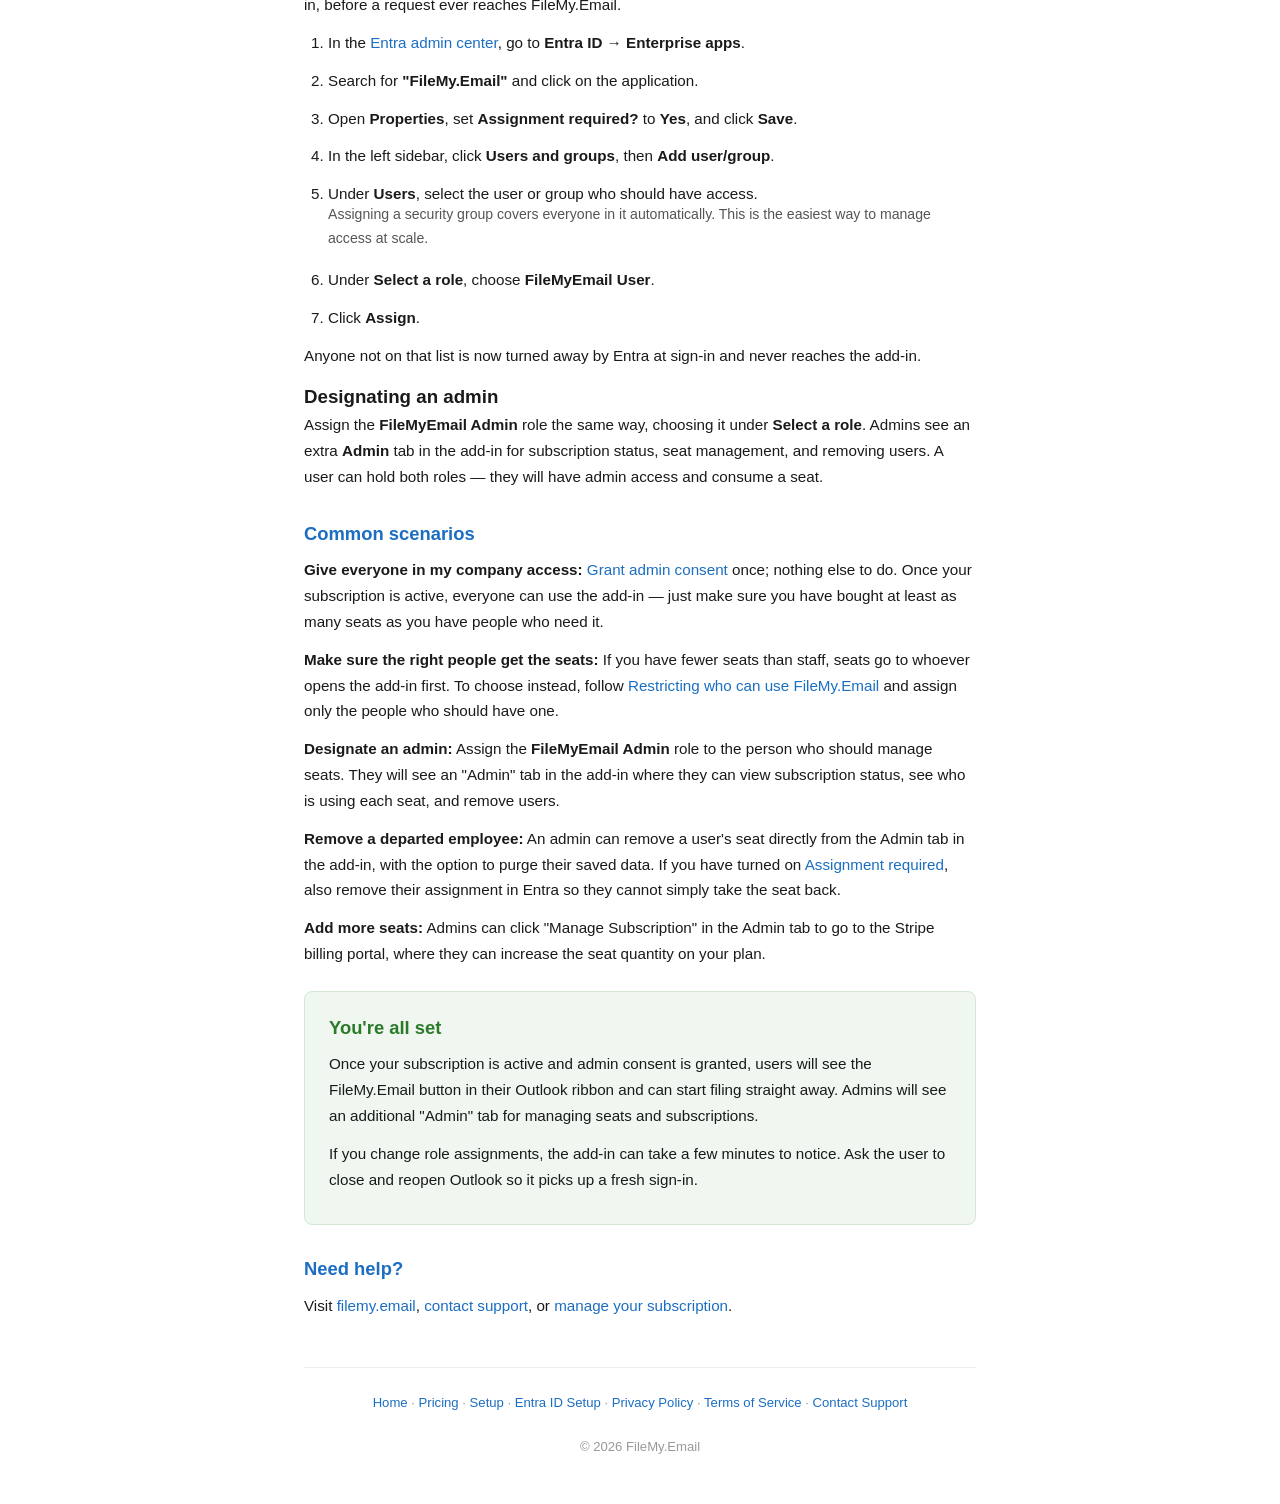
==== commit d79a88ce: "Say FileMy.Email files from shared and delegate mailboxes The industry and use-case pages answer "ye" ====
--- a/entra-setup.html
+++ b/entra-setup.html
@@ -152,6 +152,10 @@
         <h2 id="consent">Grant admin consent (required, one-time)</h2>
         <p>FileMy.Email can't read or file anyone's mail until a Microsoft 365 admin grants it permission on behalf of your organization. The add-in never asks users for these permissions itself, so this step is needed whatever your tenant's user consent settings are. Until it's done, everyone who opens the add-in sees a message that FileMy.Email can't continue until a Microsoft 365 admin in your organization grants it permission.</p>
 
+        <div class="info-box">
+            <strong>Sent here from a message in a shared or delegate mailbox?</strong> That mailbox needs one more permission, which the steps below don't grant. Do them first if your organization hasn't yet, then see <a href="#shared-mailboxes">Shared and delegate mailboxes</a>.
+        </div>
+
         <ol>
             <li>
                 Go to the <a href="https://entra.microsoft.com" target="_blank" rel="noopener">Microsoft Entra admin center</a>.
@@ -173,7 +177,7 @@
                 <p class="step-detail">This grants every permission listed below in one go. You don't add permissions yourself: the list comes from FileMy.Email, which is why an enterprise app has no <strong>Add a permission</strong> button.</p>
             </li>
             <li>
-                Check the <strong>Admin consent</strong> tab on the same page. It should list 9 Microsoft Graph permissions: the eight below as <strong>Delegated</strong>, plus <strong>Sites.Read.All</strong> a second time as <strong>Application</strong>.
+                Check the <strong>Admin consent</strong> tab on the same page. It should list 9 Microsoft Graph permissions: the eight below as <strong>Delegated</strong>, plus <strong>Sites.Read.All</strong> a second time as <strong>Application</strong>. Once the <a href="#shared-mailboxes">shared-mailbox permission</a> is approved, <strong>Mail.ReadWrite.Shared</strong> is listed there too.
                 <p class="step-detail">Consent given any other way, such as from a sign-in prompt, can cover only signing in. If the tab lists fewer than 9, click <strong>Grant admin consent for [your organization]</strong> again. Then ask anyone who already had the add-in open to close it and open it again.</p>
             </li>
         </ol>
@@ -186,6 +190,14 @@
             <li><strong>MailboxSettings.ReadWrite</strong>, <strong>offline_access</strong> &mdash; required for Auto-Archive: read Out-of-Office state, and keep filing matching mail while a user is away.</li>
         </ul>
         <p class="step-detail">These are delegated permissions &mdash; the add-in acts as the signed-in user and can only reach what that person can already reach. <strong>Sites.Read.All</strong> is additionally requested as an application permission, used only to list the sites in your tenant so the site picker shows all of them rather than just the ones a user happens to follow.</p>
+
+        <h2 id="shared-mailboxes">Shared and delegate mailboxes (one more permission, when needed)</h2>
+        <p>Filing from a shared mailbox, or from a mailbox shared with a user as a delegate, needs one more delegated permission:</p>
+        <ul>
+            <li><strong>Mail.ReadWrite.Shared</strong> &mdash; read the message being filed in that mailbox, and tag it once it has been saved.</li>
+        </ul>
+        <p>It's needed only for shared and delegate mailboxes, so it isn't part of the consent above, and <strong>Grant admin consent</strong> doesn't include it. Instead, the first time anyone in your organization saves from a shared or delegate mailbox, FileMy.Email shows them an <strong>Approve for my organization</strong> link. An admin opens it, reviews this one permission, and clicks <strong>Accept</strong>. The user then opens FileMy.Email on the message again.</p>
+        <p class="step-detail">Because it's a delegated permission, a <strong>Cloud Application Administrator</strong> or <strong>Application Administrator</strong> can approve it, as well as a Global Administrator or Privileged Role Administrator. Filing from people's own mailboxes keeps working throughout, and people can file only from mailboxes they can already open in Outlook. If the permission is ever missing, the next save from a shared mailbox shows the link again. If your organization never files from shared mailboxes, you never see this request.</p>
 
         <h2>How access works</h2>
         <p>Access to FileMy.Email is your subscription and its seats &mdash; not an Entra role. Once your subscription is active and an admin has <a href="#consent">granted consent</a>, anyone in your organization can open the add-in and start filing mail. They take one of your seats the first time they do, and seats are claimed first come, first served.</p>
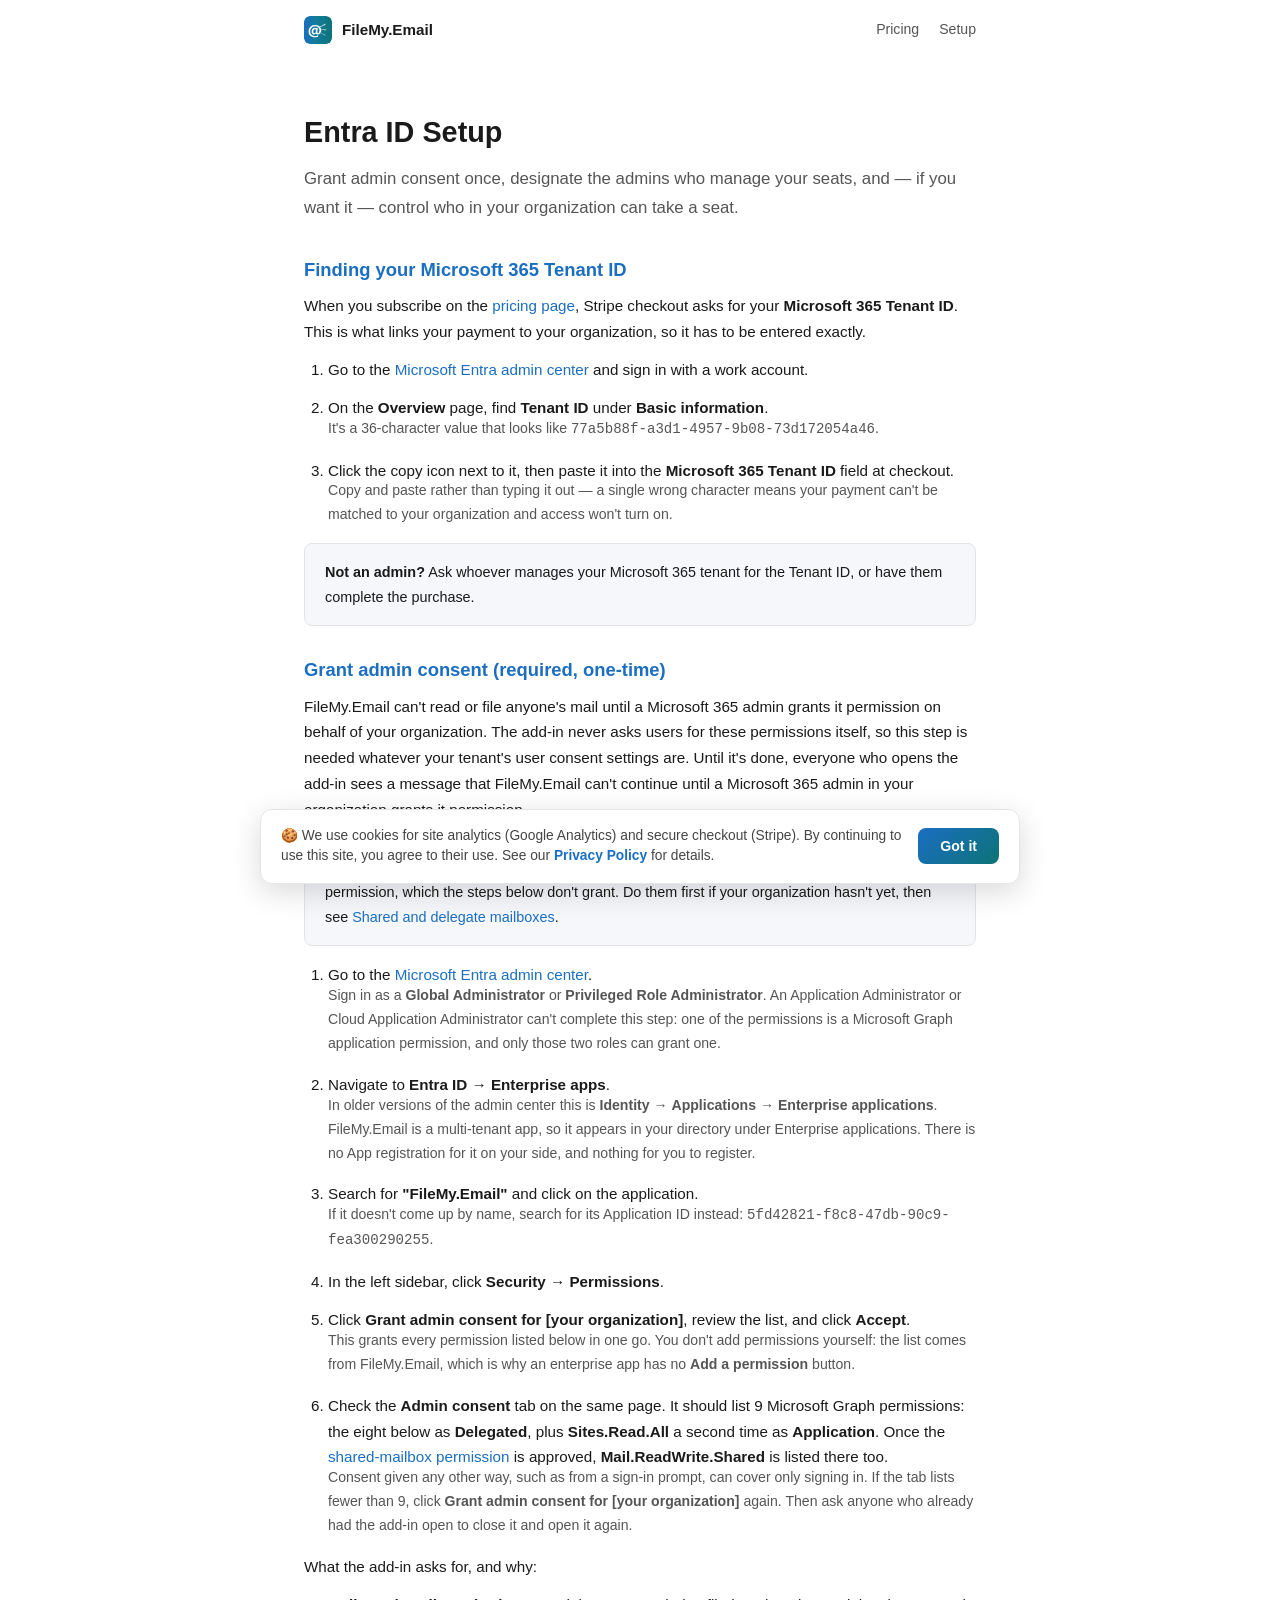
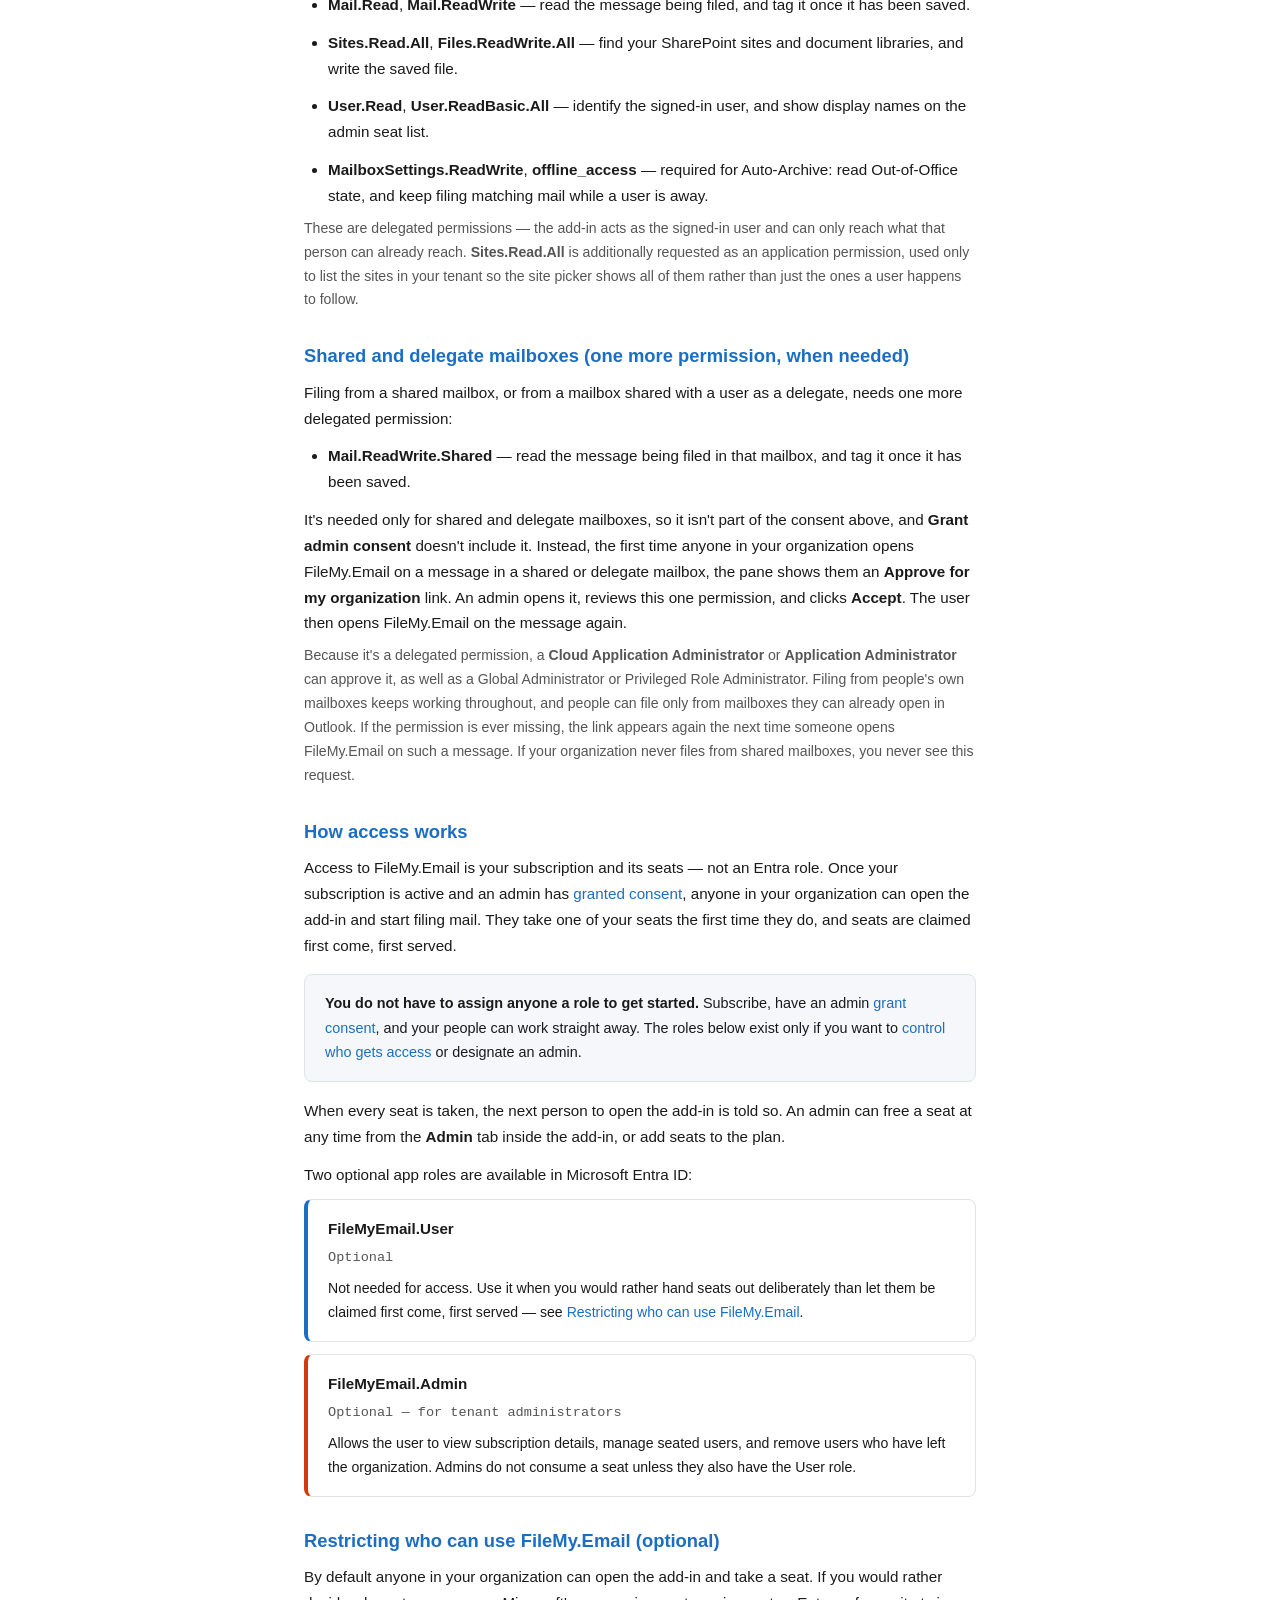
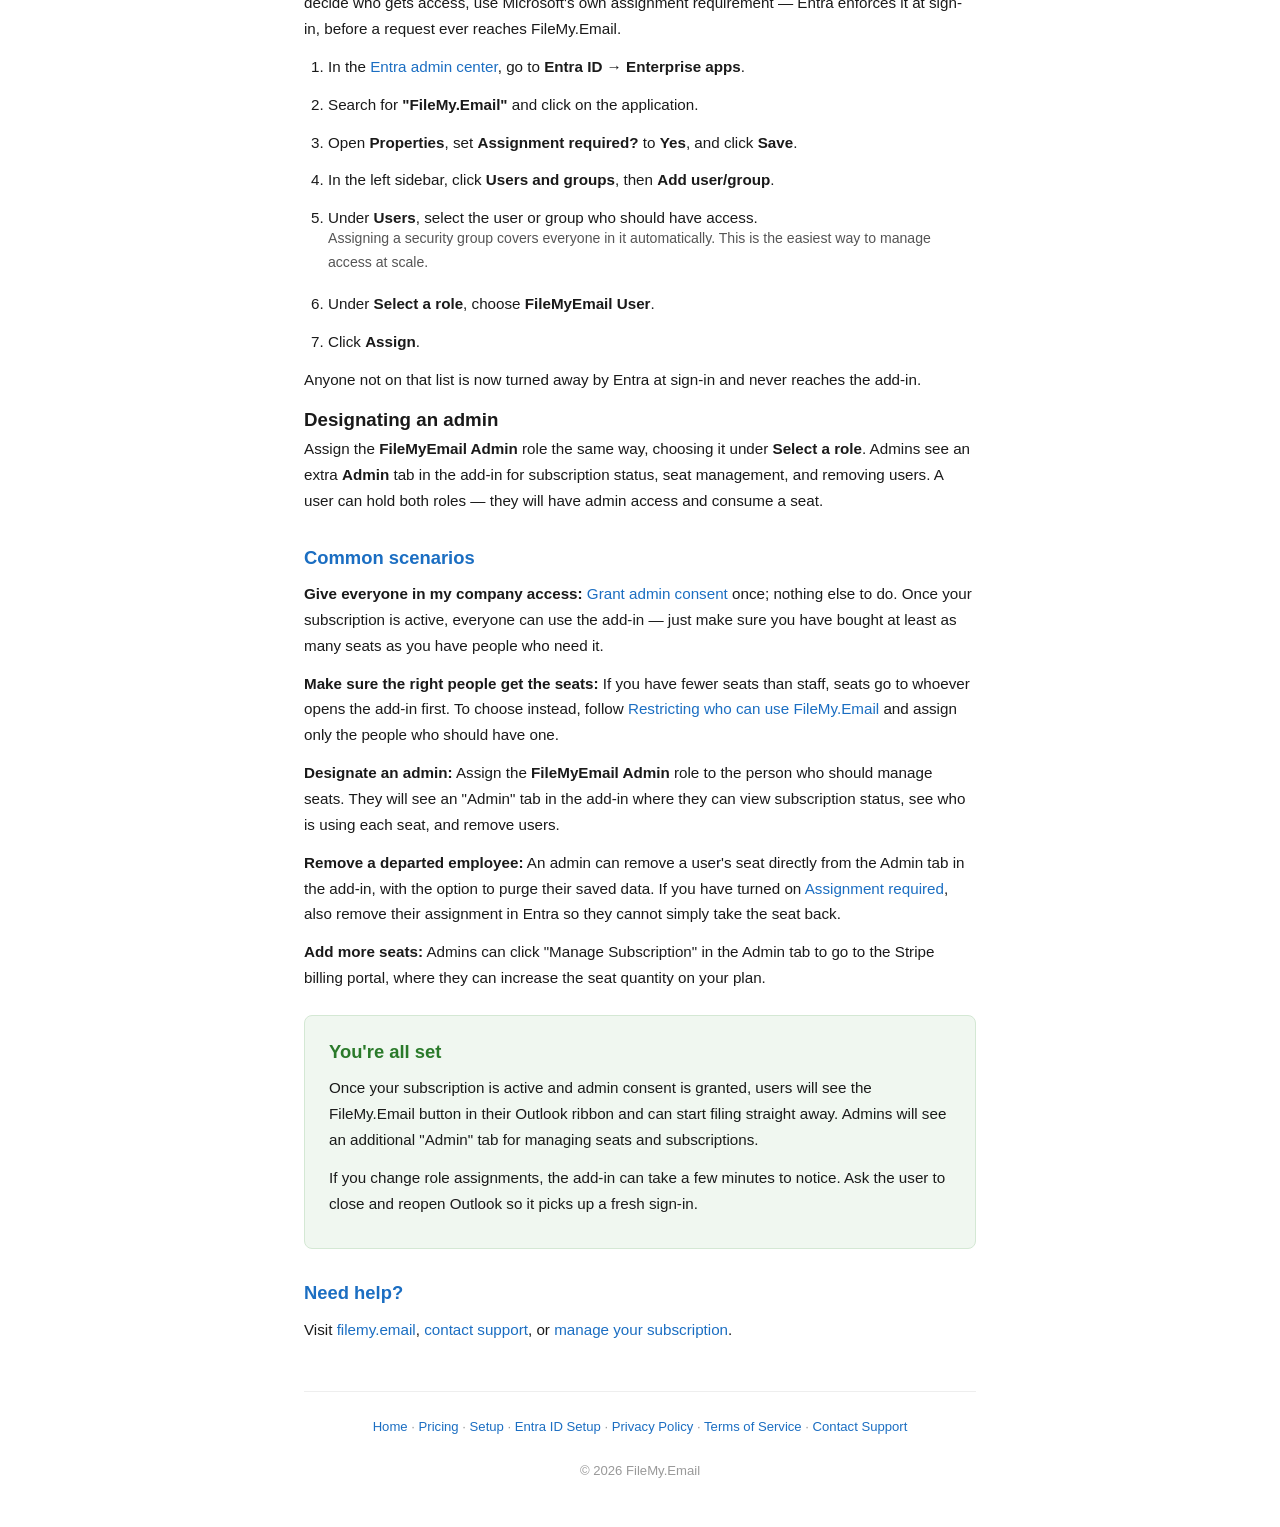
==== commit e8d416ec: "Say the shared-mailbox approval link appears when the pane opens The pane asks for Mail.ReadWrite.Sh" ====
--- a/entra-setup.html
+++ b/entra-setup.html
@@ -196,8 +196,8 @@
         <ul>
             <li><strong>Mail.ReadWrite.Shared</strong> &mdash; read the message being filed in that mailbox, and tag it once it has been saved.</li>
         </ul>
-        <p>It's needed only for shared and delegate mailboxes, so it isn't part of the consent above, and <strong>Grant admin consent</strong> doesn't include it. Instead, the first time anyone in your organization saves from a shared or delegate mailbox, FileMy.Email shows them an <strong>Approve for my organization</strong> link. An admin opens it, reviews this one permission, and clicks <strong>Accept</strong>. The user then opens FileMy.Email on the message again.</p>
-        <p class="step-detail">Because it's a delegated permission, a <strong>Cloud Application Administrator</strong> or <strong>Application Administrator</strong> can approve it, as well as a Global Administrator or Privileged Role Administrator. Filing from people's own mailboxes keeps working throughout, and people can file only from mailboxes they can already open in Outlook. If the permission is ever missing, the next save from a shared mailbox shows the link again. If your organization never files from shared mailboxes, you never see this request.</p>
+        <p>It's needed only for shared and delegate mailboxes, so it isn't part of the consent above, and <strong>Grant admin consent</strong> doesn't include it. Instead, the first time anyone in your organization opens FileMy.Email on a message in a shared or delegate mailbox, the pane shows them an <strong>Approve for my organization</strong> link. An admin opens it, reviews this one permission, and clicks <strong>Accept</strong>. The user then opens FileMy.Email on the message again.</p>
+        <p class="step-detail">Because it's a delegated permission, a <strong>Cloud Application Administrator</strong> or <strong>Application Administrator</strong> can approve it, as well as a Global Administrator or Privileged Role Administrator. Filing from people's own mailboxes keeps working throughout, and people can file only from mailboxes they can already open in Outlook. If the permission is ever missing, the link appears again the next time someone opens FileMy.Email on such a message. If your organization never files from shared mailboxes, you never see this request.</p>
 
         <h2>How access works</h2>
         <p>Access to FileMy.Email is your subscription and its seats &mdash; not an Entra role. Once your subscription is active and an admin has <a href="#consent">granted consent</a>, anyone in your organization can open the add-in and start filing mail. They take one of your seats the first time they do, and seats are claimed first come, first served.</p>
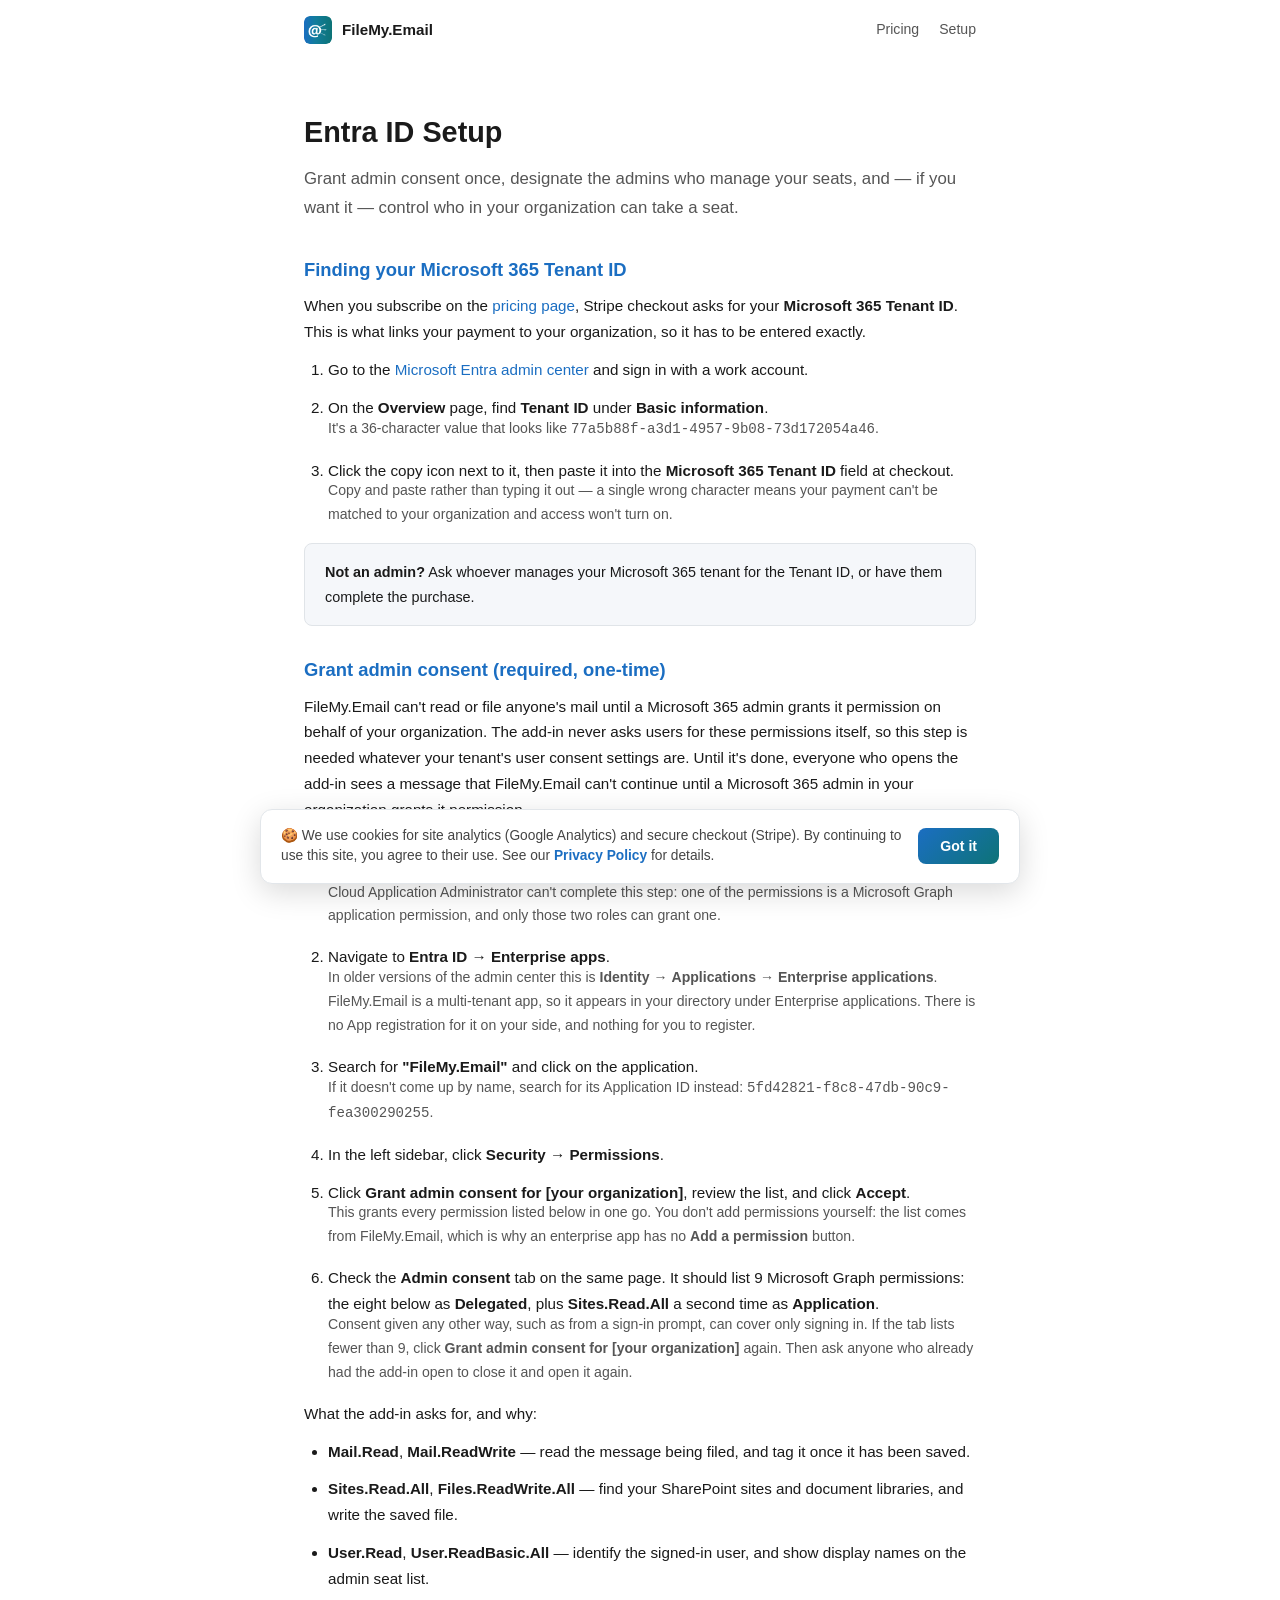
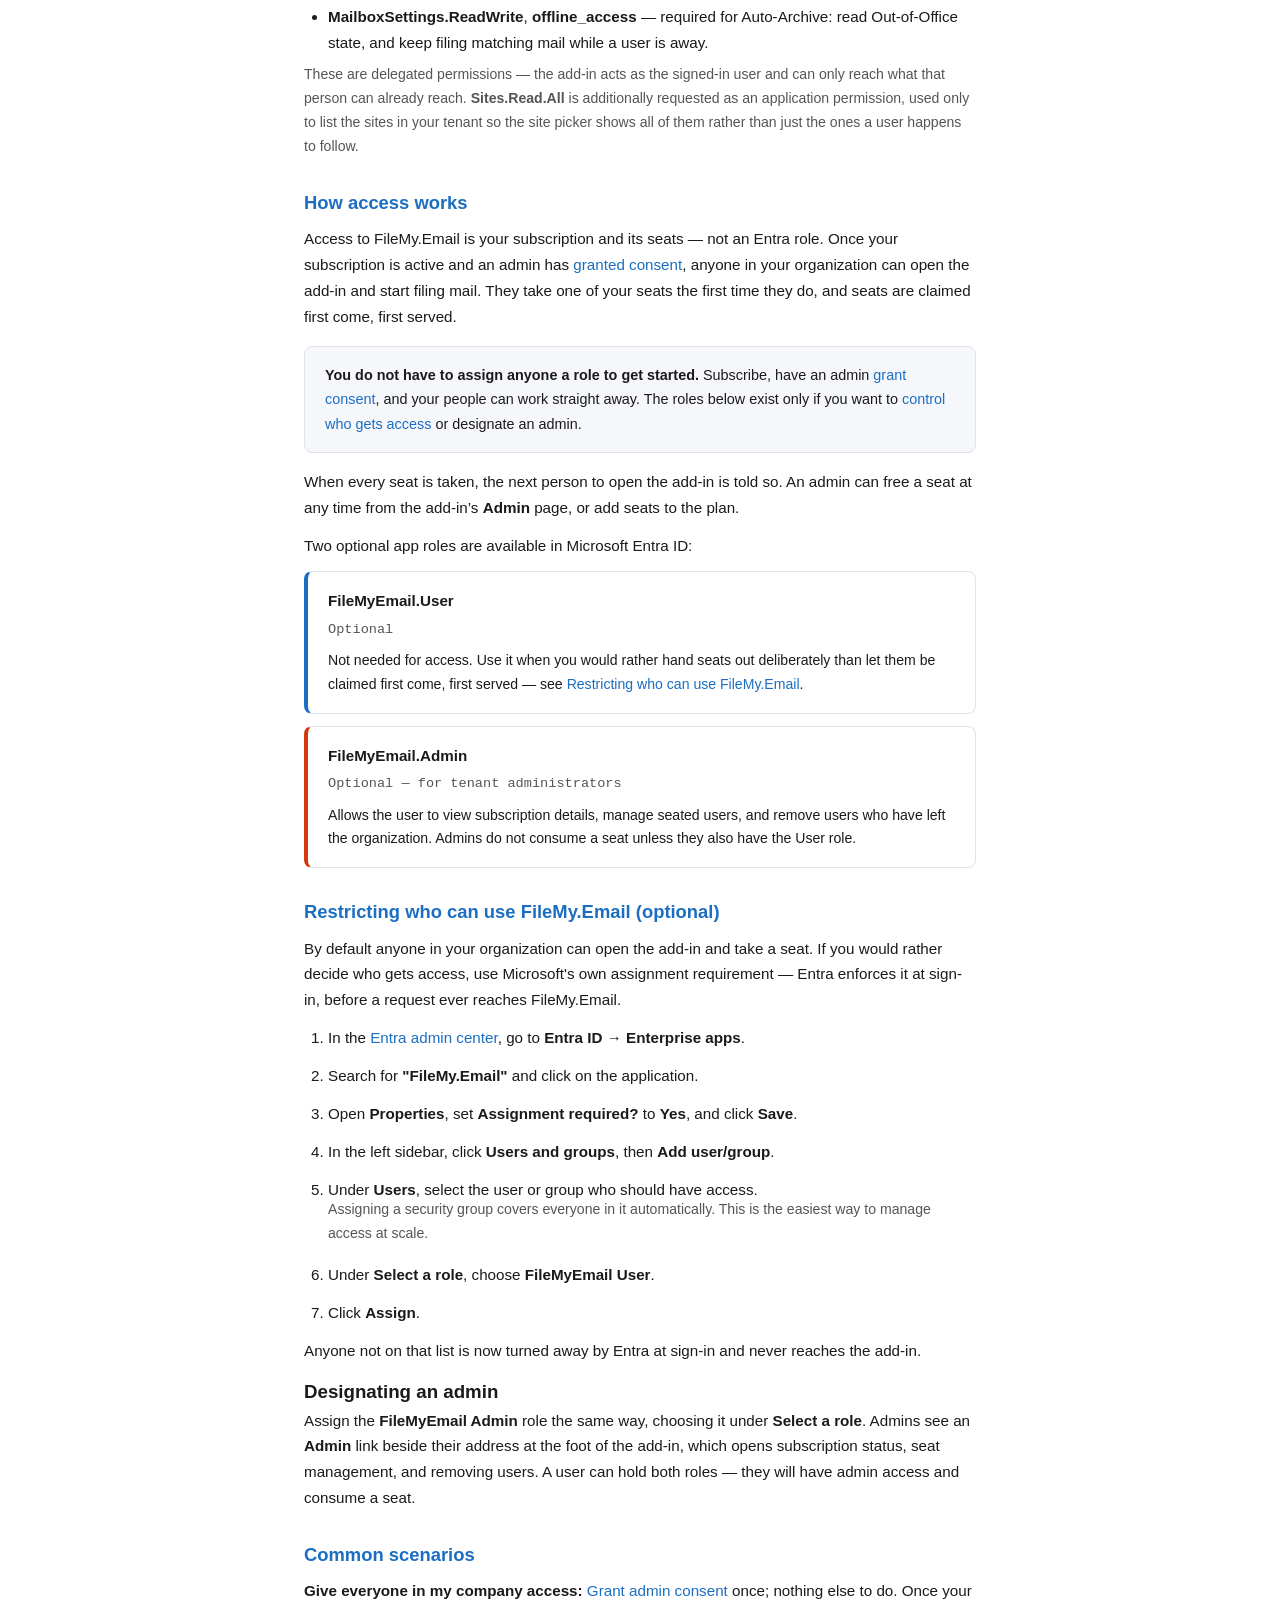
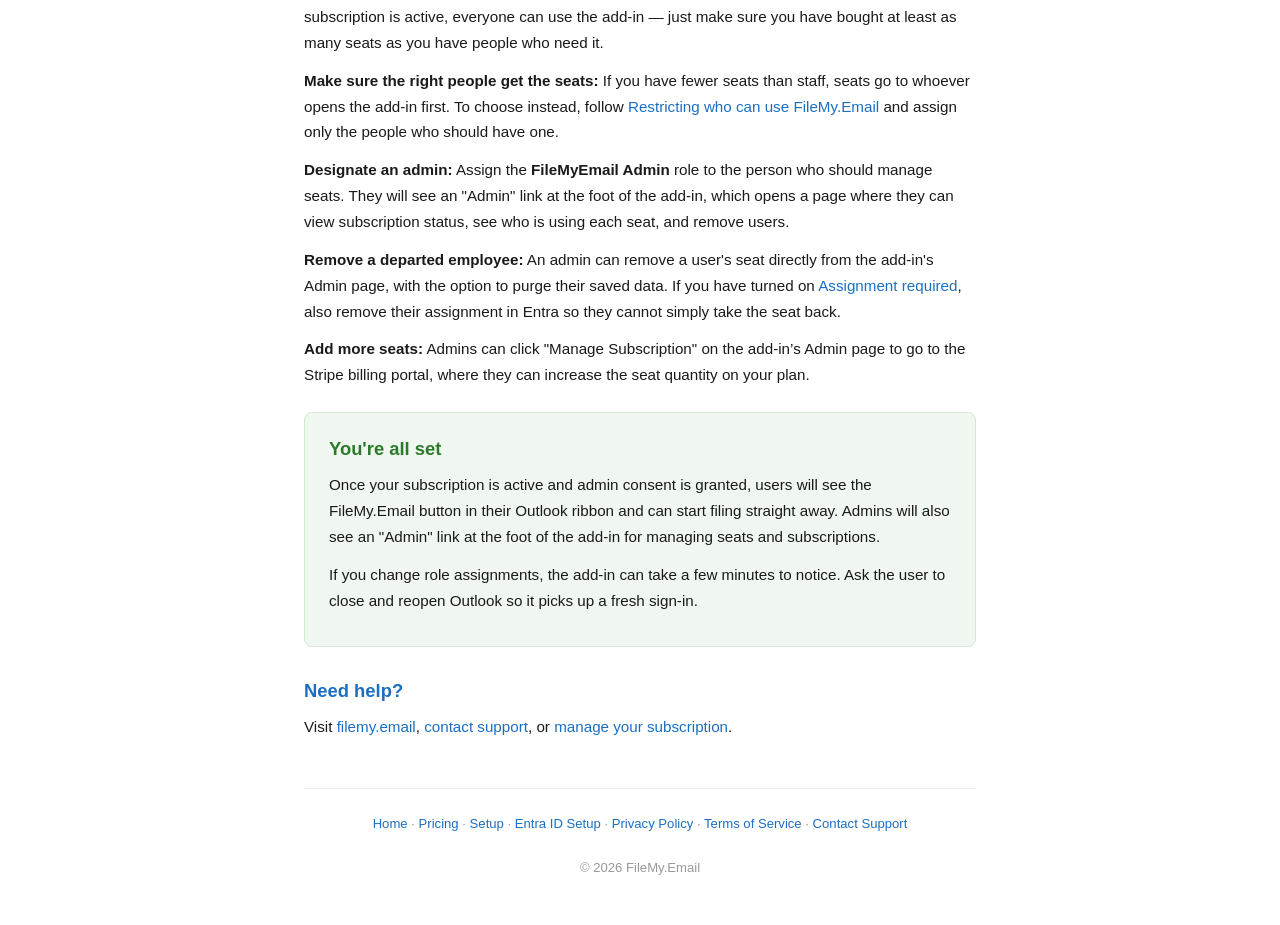
==== commit 97bb6f59: "Use the redesigned pane's names and product shot The add-in's pane redesign renamed what customers s" ====
--- a/entra-setup.html
+++ b/entra-setup.html
@@ -152,10 +152,6 @@
         <h2 id="consent">Grant admin consent (required, one-time)</h2>
         <p>FileMy.Email can't read or file anyone's mail until a Microsoft 365 admin grants it permission on behalf of your organization. The add-in never asks users for these permissions itself, so this step is needed whatever your tenant's user consent settings are. Until it's done, everyone who opens the add-in sees a message that FileMy.Email can't continue until a Microsoft 365 admin in your organization grants it permission.</p>
 
-        <div class="info-box">
-            <strong>Sent here from a message in a shared or delegate mailbox?</strong> That mailbox needs one more permission, which the steps below don't grant. Do them first if your organization hasn't yet, then see <a href="#shared-mailboxes">Shared and delegate mailboxes</a>.
-        </div>
-
         <ol>
             <li>
                 Go to the <a href="https://entra.microsoft.com" target="_blank" rel="noopener">Microsoft Entra admin center</a>.
@@ -177,7 +173,7 @@
                 <p class="step-detail">This grants every permission listed below in one go. You don't add permissions yourself: the list comes from FileMy.Email, which is why an enterprise app has no <strong>Add a permission</strong> button.</p>
             </li>
             <li>
-                Check the <strong>Admin consent</strong> tab on the same page. It should list 9 Microsoft Graph permissions: the eight below as <strong>Delegated</strong>, plus <strong>Sites.Read.All</strong> a second time as <strong>Application</strong>. Once the <a href="#shared-mailboxes">shared-mailbox permission</a> is approved, <strong>Mail.ReadWrite.Shared</strong> is listed there too.
+                Check the <strong>Admin consent</strong> tab on the same page. It should list 9 Microsoft Graph permissions: the eight below as <strong>Delegated</strong>, plus <strong>Sites.Read.All</strong> a second time as <strong>Application</strong>.
                 <p class="step-detail">Consent given any other way, such as from a sign-in prompt, can cover only signing in. If the tab lists fewer than 9, click <strong>Grant admin consent for [your organization]</strong> again. Then ask anyone who already had the add-in open to close it and open it again.</p>
             </li>
         </ol>
@@ -191,14 +187,6 @@
         </ul>
         <p class="step-detail">These are delegated permissions &mdash; the add-in acts as the signed-in user and can only reach what that person can already reach. <strong>Sites.Read.All</strong> is additionally requested as an application permission, used only to list the sites in your tenant so the site picker shows all of them rather than just the ones a user happens to follow.</p>
 
-        <h2 id="shared-mailboxes">Shared and delegate mailboxes (one more permission, when needed)</h2>
-        <p>Filing from a shared mailbox, or from a mailbox shared with a user as a delegate, needs one more delegated permission:</p>
-        <ul>
-            <li><strong>Mail.ReadWrite.Shared</strong> &mdash; read the message being filed in that mailbox, and tag it once it has been saved.</li>
-        </ul>
-        <p>It's needed only for shared and delegate mailboxes, so it isn't part of the consent above, and <strong>Grant admin consent</strong> doesn't include it. Instead, the first time anyone in your organization opens FileMy.Email on a message in a shared or delegate mailbox, the pane shows them an <strong>Approve for my organization</strong> link. An admin opens it, reviews this one permission, and clicks <strong>Accept</strong>. The user then opens FileMy.Email on the message again.</p>
-        <p class="step-detail">Because it's a delegated permission, a <strong>Cloud Application Administrator</strong> or <strong>Application Administrator</strong> can approve it, as well as a Global Administrator or Privileged Role Administrator. Filing from people's own mailboxes keeps working throughout, and people can file only from mailboxes they can already open in Outlook. If the permission is ever missing, the link appears again the next time someone opens FileMy.Email on such a message. If your organization never files from shared mailboxes, you never see this request.</p>
-
         <h2>How access works</h2>
         <p>Access to FileMy.Email is your subscription and its seats &mdash; not an Entra role. Once your subscription is active and an admin has <a href="#consent">granted consent</a>, anyone in your organization can open the add-in and start filing mail. They take one of your seats the first time they do, and seats are claimed first come, first served.</p>
 
@@ -206,7 +194,7 @@
             <strong>You do not have to assign anyone a role to get started.</strong> Subscribe, have an admin <a href="#consent">grant consent</a>, and your people can work straight away. The roles below exist only if you want to <a href="#restrict">control who gets access</a> or designate an admin.
         </div>
 
-        <p>When every seat is taken, the next person to open the add-in is told so. An admin can free a seat at any time from the <strong>Admin</strong> tab inside the add-in, or add seats to the plan.</p>
+        <p>When every seat is taken, the next person to open the add-in is told so. An admin can free a seat at any time from the add-in&rsquo;s <strong>Admin</strong> page, or add seats to the plan.</p>
 
         <p>Two optional app roles are available in Microsoft Entra ID:</p>
 
@@ -253,7 +241,7 @@
         <p>Anyone not on that list is now turned away by Entra at sign-in and never reaches the add-in.</p>
 
         <h3>Designating an admin</h3>
-        <p>Assign the <strong>FileMyEmail Admin</strong> role the same way, choosing it under <strong>Select a role</strong>. Admins see an extra <strong>Admin</strong> tab in the add-in for subscription status, seat management, and removing users. A user can hold both roles &mdash; they will have admin access and consume a seat.</p>
+        <p>Assign the <strong>FileMyEmail Admin</strong> role the same way, choosing it under <strong>Select a role</strong>. Admins see an <strong>Admin</strong> link beside their address at the foot of the add-in, which opens subscription status, seat management, and removing users. A user can hold both roles &mdash; they will have admin access and consume a seat.</p>
 
         <h2>Common scenarios</h2>
 
@@ -261,15 +249,15 @@
 
         <p><strong>Make sure the right people get the seats:</strong> If you have fewer seats than staff, seats go to whoever opens the add-in first. To choose instead, follow <a href="#restrict">Restricting who can use FileMy.Email</a> and assign only the people who should have one.</p>
 
-        <p><strong>Designate an admin:</strong> Assign the <strong>FileMyEmail Admin</strong> role to the person who should manage seats. They will see an "Admin" tab in the add-in where they can view subscription status, see who is using each seat, and remove users.</p>
-
-        <p><strong>Remove a departed employee:</strong> An admin can remove a user's seat directly from the Admin tab in the add-in, with the option to purge their saved data. If you have turned on <a href="#restrict">Assignment required</a>, also remove their assignment in Entra so they cannot simply take the seat back.</p>
-
-        <p><strong>Add more seats:</strong> Admins can click "Manage Subscription" in the Admin tab to go to the Stripe billing portal, where they can increase the seat quantity on your plan.</p>
+        <p><strong>Designate an admin:</strong> Assign the <strong>FileMyEmail Admin</strong> role to the person who should manage seats. They will see an "Admin" link at the foot of the add-in, which opens a page where they can view subscription status, see who is using each seat, and remove users.</p>
+
+        <p><strong>Remove a departed employee:</strong> An admin can remove a user's seat directly from the add-in's Admin page, with the option to purge their saved data. If you have turned on <a href="#restrict">Assignment required</a>, also remove their assignment in Entra so they cannot simply take the seat back.</p>
+
+        <p><strong>Add more seats:</strong> Admins can click "Manage Subscription" on the add-in&rsquo;s Admin page to go to the Stripe billing portal, where they can increase the seat quantity on your plan.</p>
 
         <div class="next-section">
             <h2>You're all set</h2>
-            <p>Once your subscription is active and admin consent is granted, users will see the FileMy.Email button in their Outlook ribbon and can start filing straight away. Admins will see an additional "Admin" tab for managing seats and subscriptions.</p>
+            <p>Once your subscription is active and admin consent is granted, users will see the FileMy.Email button in their Outlook ribbon and can start filing straight away. Admins will also see an "Admin" link at the foot of the add-in for managing seats and subscriptions.</p>
             <p>If you change role assignments, the add-in can take a few minutes to notice. Ask the user to close and reopen Outlook so it picks up a fresh sign-in.</p>
         </div>
 
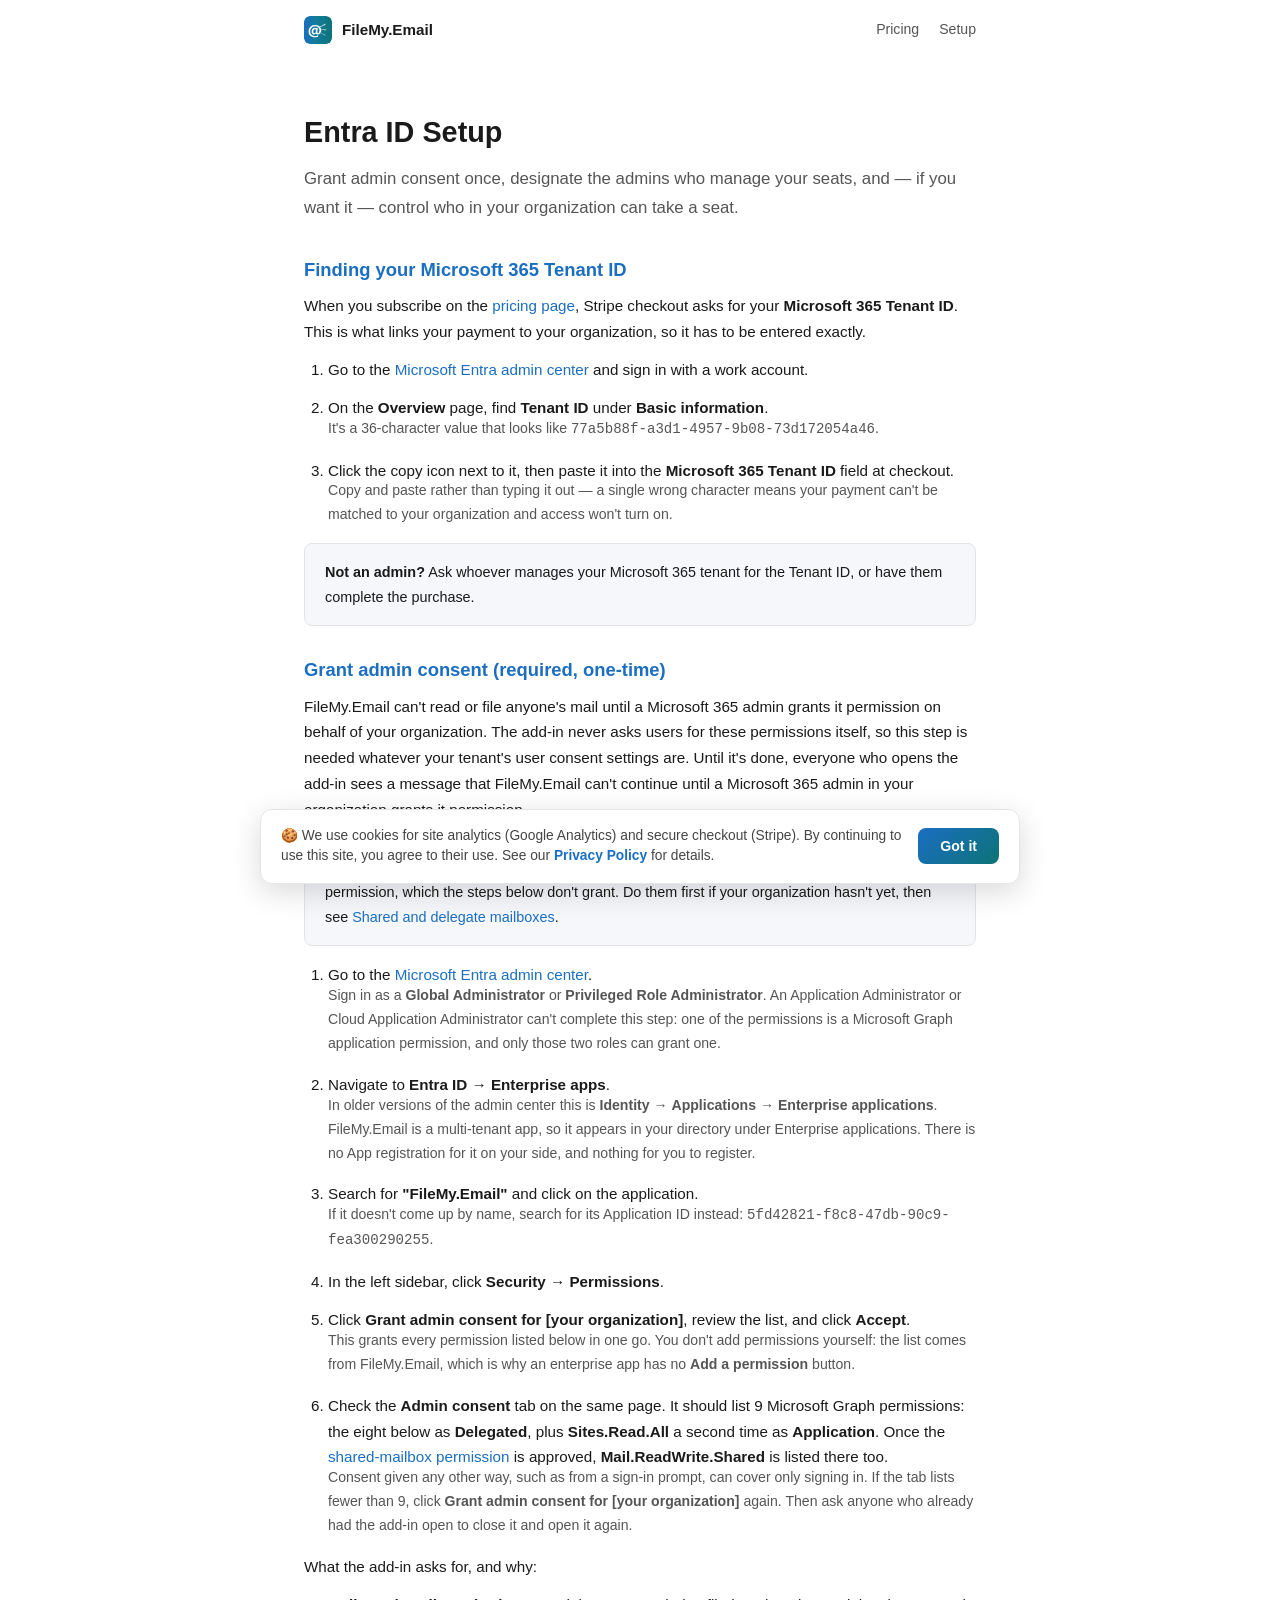
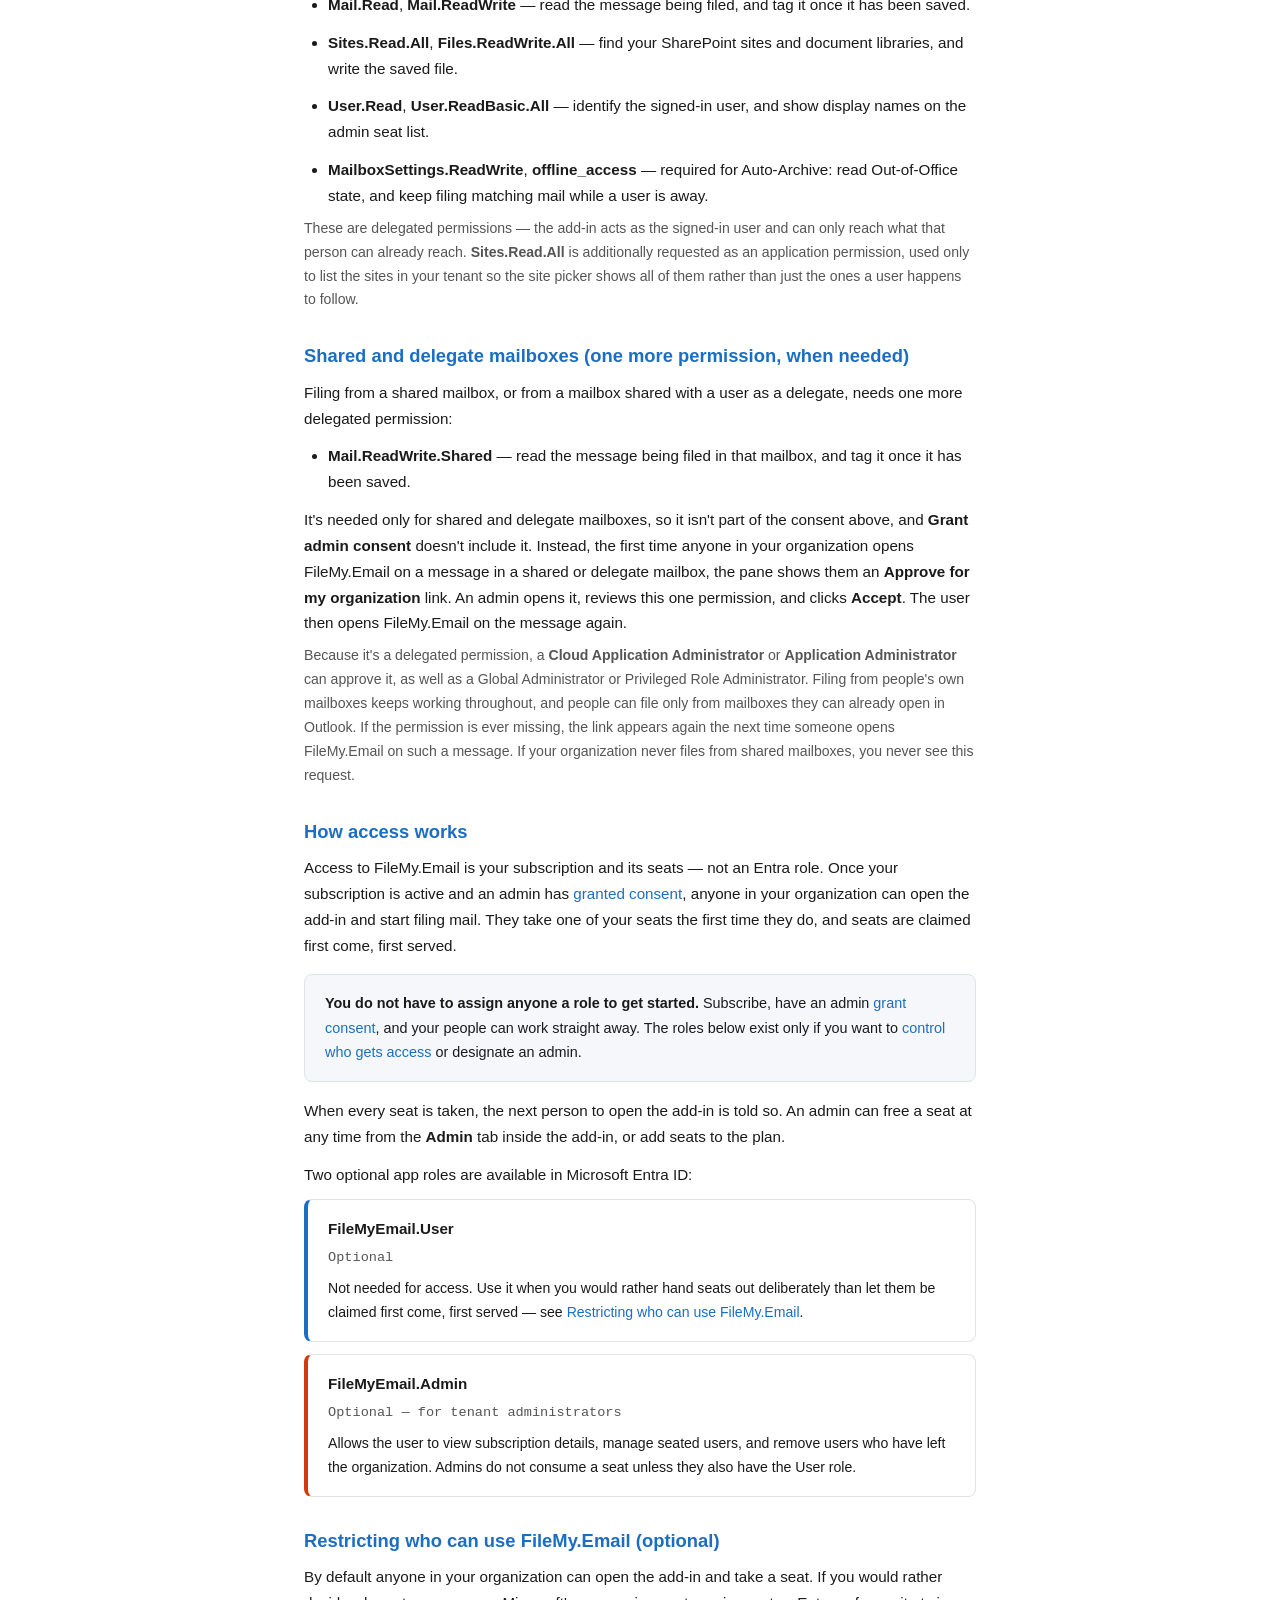
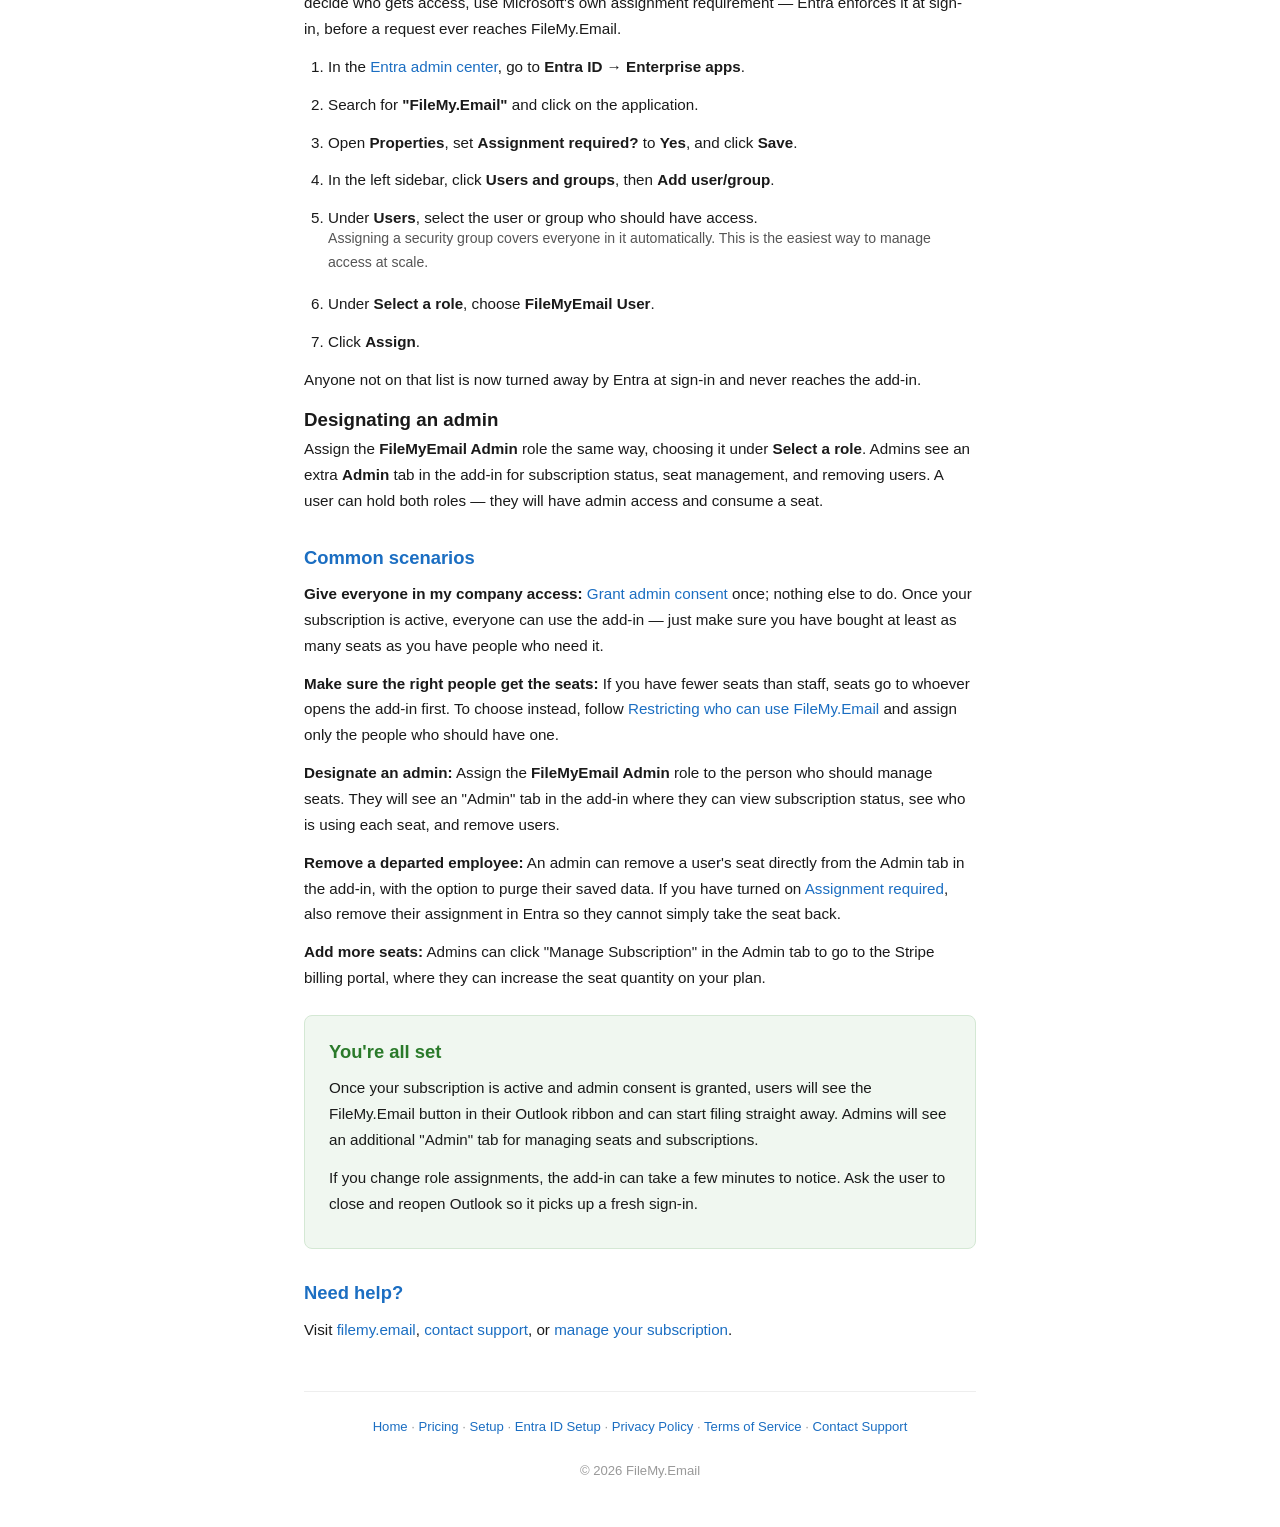
==== commit dd7c371b: "Say FileMy.Email files from shared and delegate mailboxes (merge at launch) (#8) * Make the site's f" ====
--- a/entra-setup.html
+++ b/entra-setup.html
@@ -152,6 +152,10 @@
         <h2 id="consent">Grant admin consent (required, one-time)</h2>
         <p>FileMy.Email can't read or file anyone's mail until a Microsoft 365 admin grants it permission on behalf of your organization. The add-in never asks users for these permissions itself, so this step is needed whatever your tenant's user consent settings are. Until it's done, everyone who opens the add-in sees a message that FileMy.Email can't continue until a Microsoft 365 admin in your organization grants it permission.</p>
 
+        <div class="info-box">
+            <strong>Sent here from a message in a shared or delegate mailbox?</strong> That mailbox needs one more permission, which the steps below don't grant. Do them first if your organization hasn't yet, then see <a href="#shared-mailboxes">Shared and delegate mailboxes</a>.
+        </div>
+
         <ol>
             <li>
                 Go to the <a href="https://entra.microsoft.com" target="_blank" rel="noopener">Microsoft Entra admin center</a>.
@@ -173,7 +177,7 @@
                 <p class="step-detail">This grants every permission listed below in one go. You don't add permissions yourself: the list comes from FileMy.Email, which is why an enterprise app has no <strong>Add a permission</strong> button.</p>
             </li>
             <li>
-                Check the <strong>Admin consent</strong> tab on the same page. It should list 9 Microsoft Graph permissions: the eight below as <strong>Delegated</strong>, plus <strong>Sites.Read.All</strong> a second time as <strong>Application</strong>.
+                Check the <strong>Admin consent</strong> tab on the same page. It should list 9 Microsoft Graph permissions: the eight below as <strong>Delegated</strong>, plus <strong>Sites.Read.All</strong> a second time as <strong>Application</strong>. Once the <a href="#shared-mailboxes">shared-mailbox permission</a> is approved, <strong>Mail.ReadWrite.Shared</strong> is listed there too.
                 <p class="step-detail">Consent given any other way, such as from a sign-in prompt, can cover only signing in. If the tab lists fewer than 9, click <strong>Grant admin consent for [your organization]</strong> again. Then ask anyone who already had the add-in open to close it and open it again.</p>
             </li>
         </ol>
@@ -187,6 +191,14 @@
         </ul>
         <p class="step-detail">These are delegated permissions &mdash; the add-in acts as the signed-in user and can only reach what that person can already reach. <strong>Sites.Read.All</strong> is additionally requested as an application permission, used only to list the sites in your tenant so the site picker shows all of them rather than just the ones a user happens to follow.</p>
 
+        <h2 id="shared-mailboxes">Shared and delegate mailboxes (one more permission, when needed)</h2>
+        <p>Filing from a shared mailbox, or from a mailbox shared with a user as a delegate, needs one more delegated permission:</p>
+        <ul>
+            <li><strong>Mail.ReadWrite.Shared</strong> &mdash; read the message being filed in that mailbox, and tag it once it has been saved.</li>
+        </ul>
+        <p>It's needed only for shared and delegate mailboxes, so it isn't part of the consent above, and <strong>Grant admin consent</strong> doesn't include it. Instead, the first time anyone in your organization opens FileMy.Email on a message in a shared or delegate mailbox, the pane shows them an <strong>Approve for my organization</strong> link. An admin opens it, reviews this one permission, and clicks <strong>Accept</strong>. The user then opens FileMy.Email on the message again.</p>
+        <p class="step-detail">Because it's a delegated permission, a <strong>Cloud Application Administrator</strong> or <strong>Application Administrator</strong> can approve it, as well as a Global Administrator or Privileged Role Administrator. Filing from people's own mailboxes keeps working throughout, and people can file only from mailboxes they can already open in Outlook. If the permission is ever missing, the link appears again the next time someone opens FileMy.Email on such a message. If your organization never files from shared mailboxes, you never see this request.</p>
+
         <h2>How access works</h2>
         <p>Access to FileMy.Email is your subscription and its seats &mdash; not an Entra role. Once your subscription is active and an admin has <a href="#consent">granted consent</a>, anyone in your organization can open the add-in and start filing mail. They take one of your seats the first time they do, and seats are claimed first come, first served.</p>
 
@@ -194,7 +206,7 @@
             <strong>You do not have to assign anyone a role to get started.</strong> Subscribe, have an admin <a href="#consent">grant consent</a>, and your people can work straight away. The roles below exist only if you want to <a href="#restrict">control who gets access</a> or designate an admin.
         </div>
 
-        <p>When every seat is taken, the next person to open the add-in is told so. An admin can free a seat at any time from the add-in&rsquo;s <strong>Admin</strong> page, or add seats to the plan.</p>
+        <p>When every seat is taken, the next person to open the add-in is told so. An admin can free a seat at any time from the <strong>Admin</strong> tab inside the add-in, or add seats to the plan.</p>
 
         <p>Two optional app roles are available in Microsoft Entra ID:</p>
 
@@ -241,7 +253,7 @@
         <p>Anyone not on that list is now turned away by Entra at sign-in and never reaches the add-in.</p>
 
         <h3>Designating an admin</h3>
-        <p>Assign the <strong>FileMyEmail Admin</strong> role the same way, choosing it under <strong>Select a role</strong>. Admins see an <strong>Admin</strong> link beside their address at the foot of the add-in, which opens subscription status, seat management, and removing users. A user can hold both roles &mdash; they will have admin access and consume a seat.</p>
+        <p>Assign the <strong>FileMyEmail Admin</strong> role the same way, choosing it under <strong>Select a role</strong>. Admins see an extra <strong>Admin</strong> tab in the add-in for subscription status, seat management, and removing users. A user can hold both roles &mdash; they will have admin access and consume a seat.</p>
 
         <h2>Common scenarios</h2>
 
@@ -249,15 +261,15 @@
 
         <p><strong>Make sure the right people get the seats:</strong> If you have fewer seats than staff, seats go to whoever opens the add-in first. To choose instead, follow <a href="#restrict">Restricting who can use FileMy.Email</a> and assign only the people who should have one.</p>
 
-        <p><strong>Designate an admin:</strong> Assign the <strong>FileMyEmail Admin</strong> role to the person who should manage seats. They will see an "Admin" link at the foot of the add-in, which opens a page where they can view subscription status, see who is using each seat, and remove users.</p>
-
-        <p><strong>Remove a departed employee:</strong> An admin can remove a user's seat directly from the add-in's Admin page, with the option to purge their saved data. If you have turned on <a href="#restrict">Assignment required</a>, also remove their assignment in Entra so they cannot simply take the seat back.</p>
-
-        <p><strong>Add more seats:</strong> Admins can click "Manage Subscription" on the add-in&rsquo;s Admin page to go to the Stripe billing portal, where they can increase the seat quantity on your plan.</p>
+        <p><strong>Designate an admin:</strong> Assign the <strong>FileMyEmail Admin</strong> role to the person who should manage seats. They will see an "Admin" tab in the add-in where they can view subscription status, see who is using each seat, and remove users.</p>
+
+        <p><strong>Remove a departed employee:</strong> An admin can remove a user's seat directly from the Admin tab in the add-in, with the option to purge their saved data. If you have turned on <a href="#restrict">Assignment required</a>, also remove their assignment in Entra so they cannot simply take the seat back.</p>
+
+        <p><strong>Add more seats:</strong> Admins can click "Manage Subscription" in the Admin tab to go to the Stripe billing portal, where they can increase the seat quantity on your plan.</p>
 
         <div class="next-section">
             <h2>You're all set</h2>
-            <p>Once your subscription is active and admin consent is granted, users will see the FileMy.Email button in their Outlook ribbon and can start filing straight away. Admins will also see an "Admin" link at the foot of the add-in for managing seats and subscriptions.</p>
+            <p>Once your subscription is active and admin consent is granted, users will see the FileMy.Email button in their Outlook ribbon and can start filing straight away. Admins will see an additional "Admin" tab for managing seats and subscriptions.</p>
             <p>If you change role assignments, the add-in can take a few minutes to notice. Ask the user to close and reopen Outlook so it picks up a fresh sign-in.</p>
         </div>
 
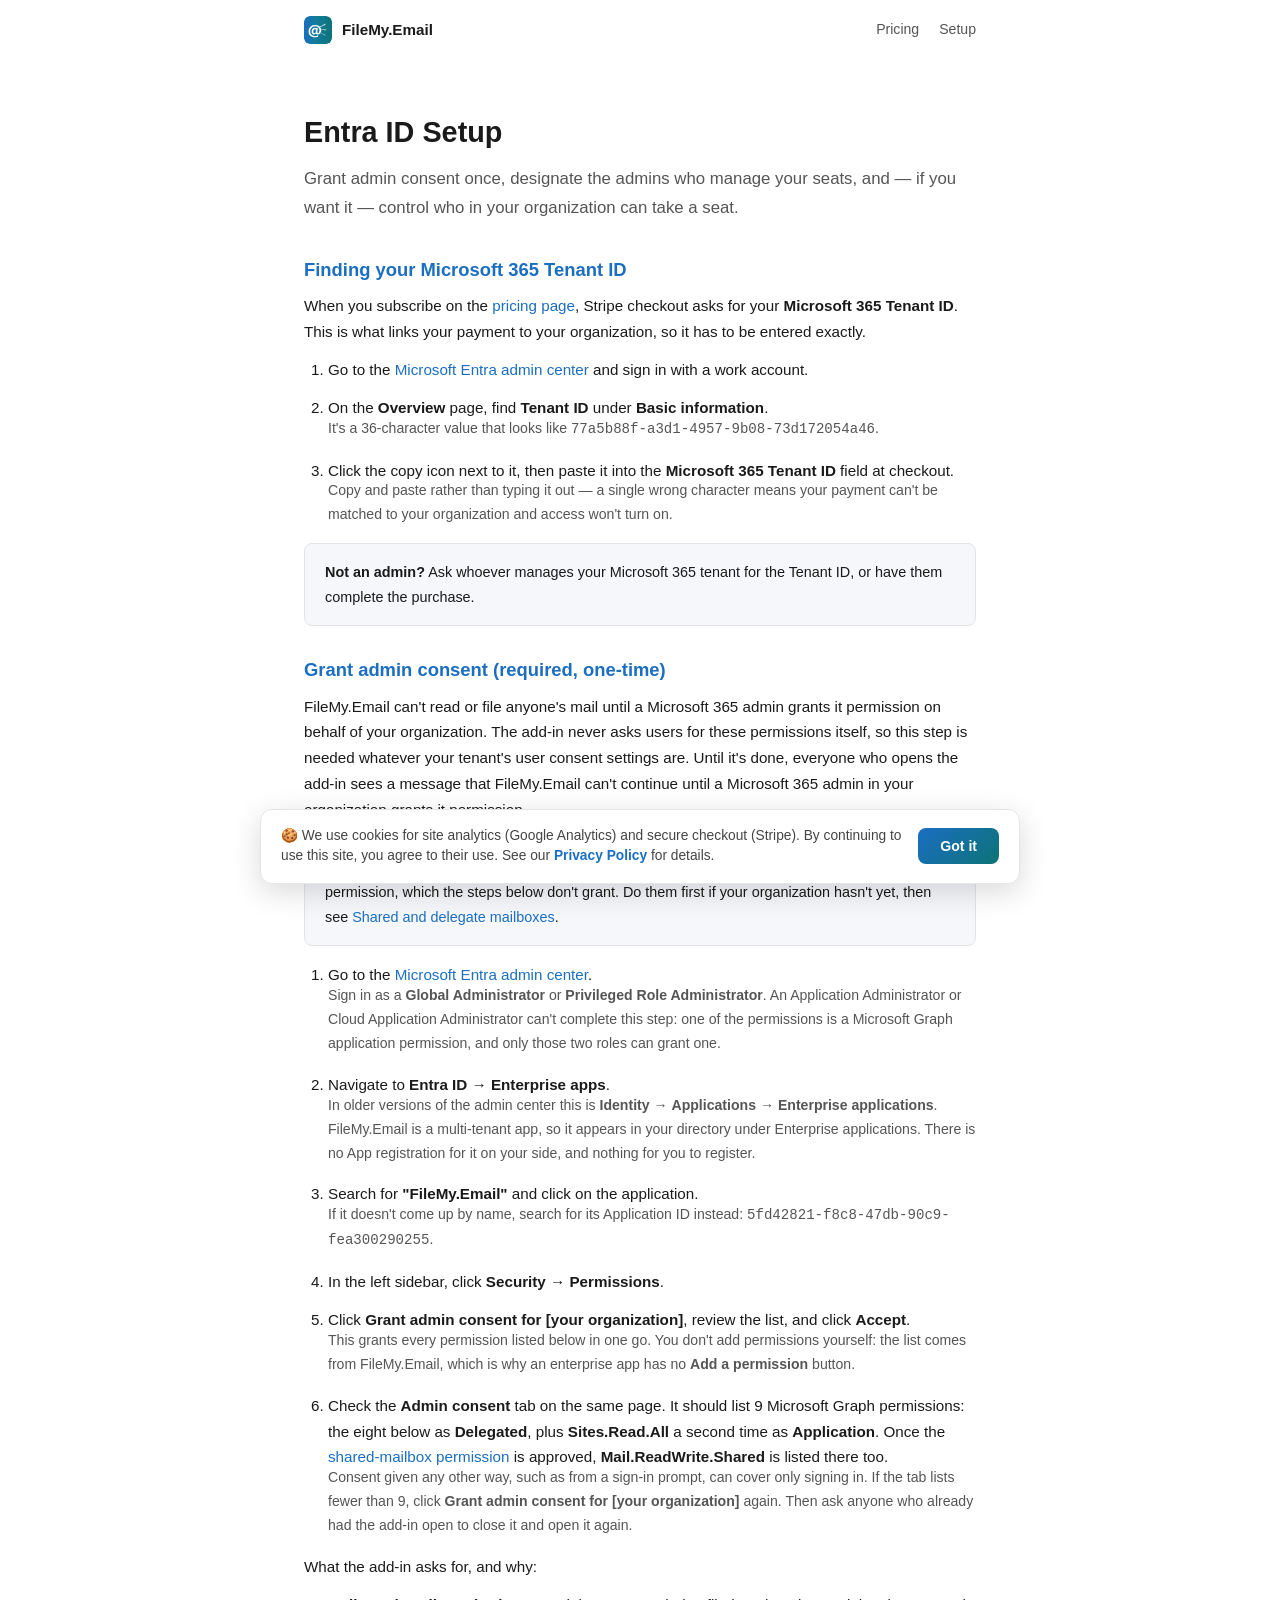
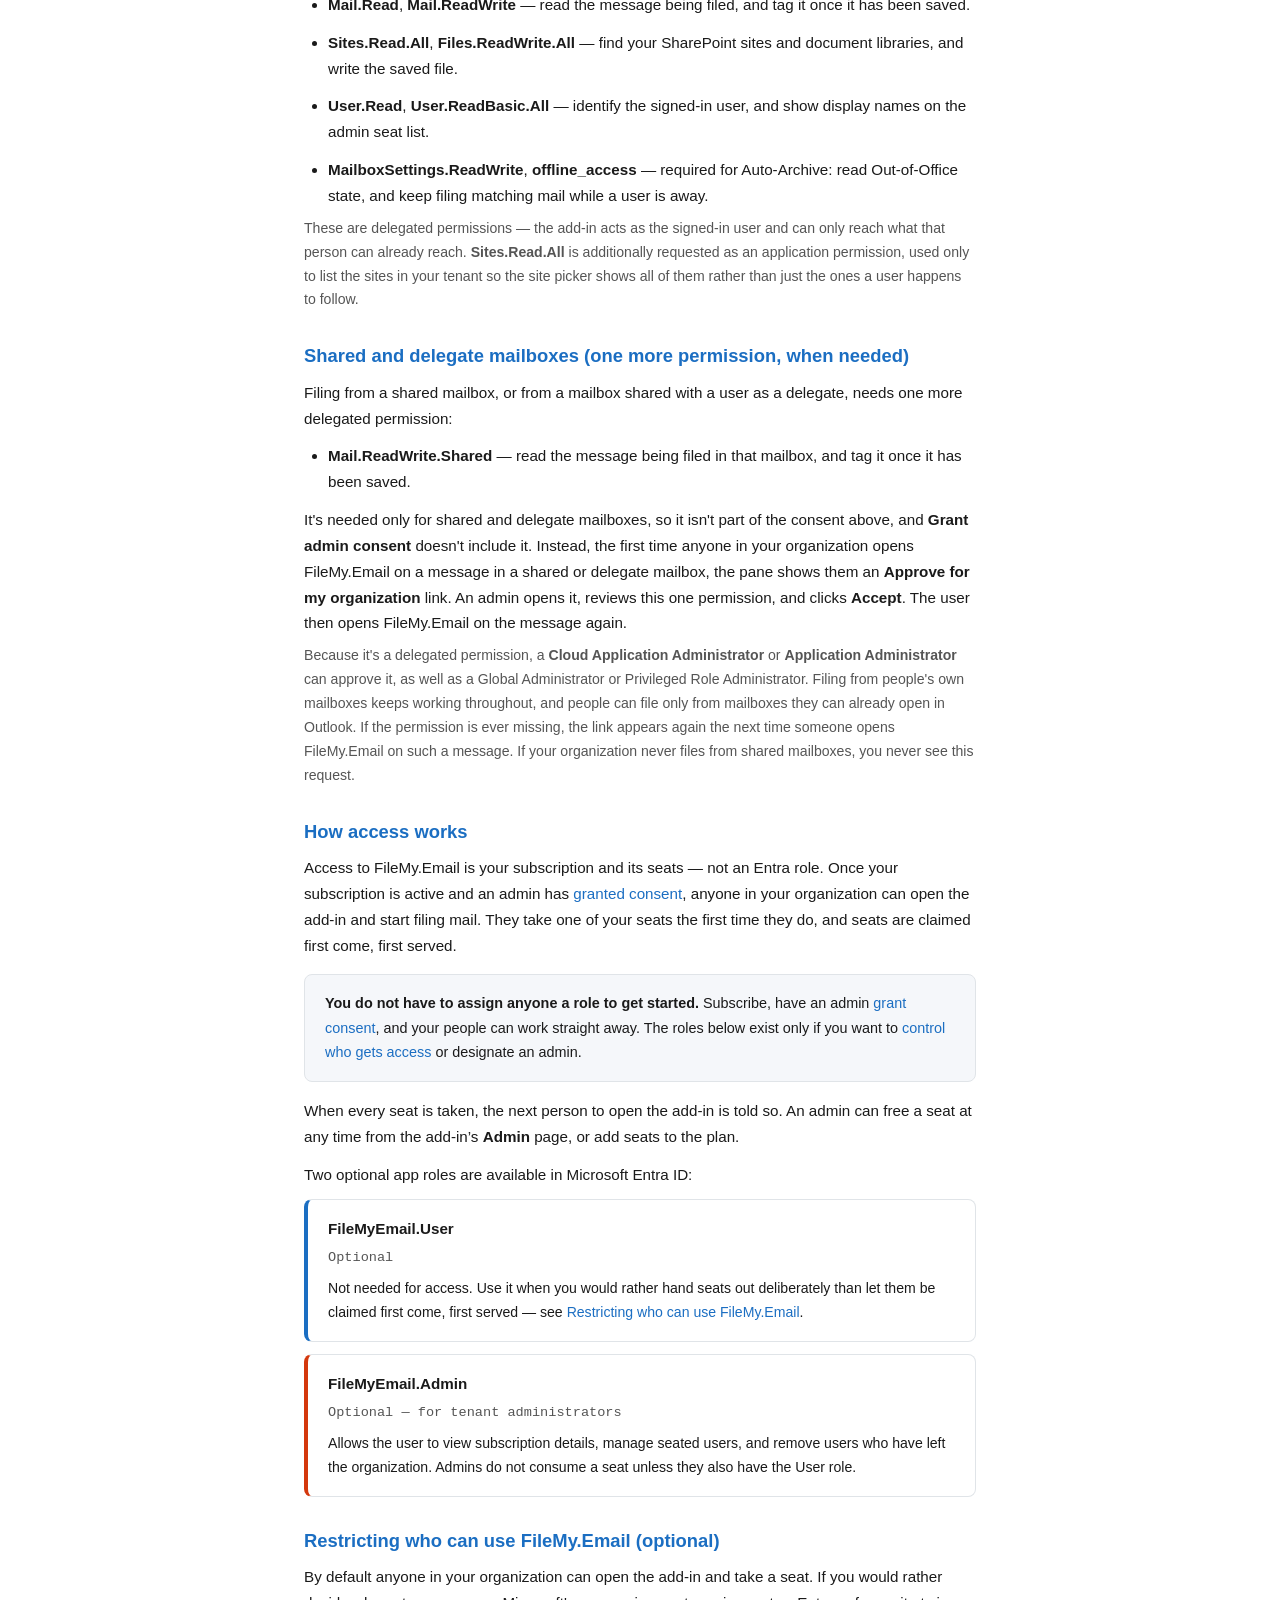
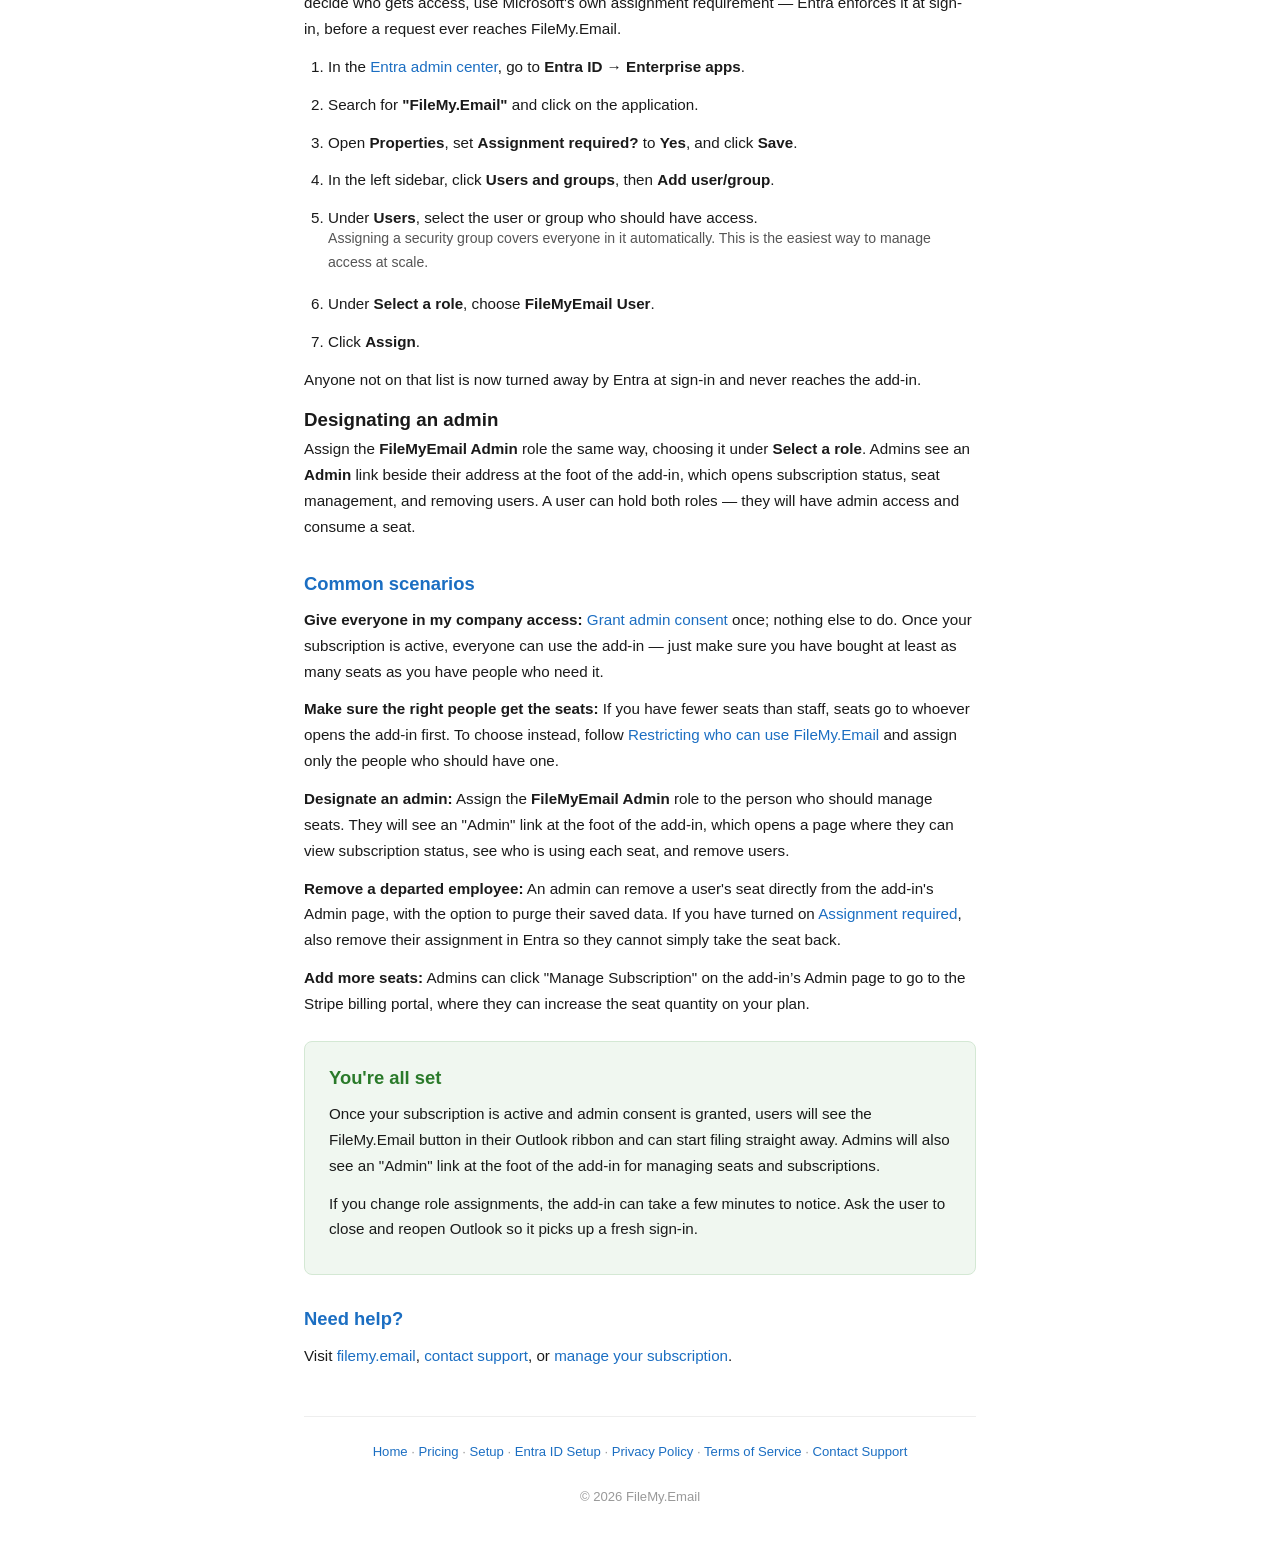
==== commit 45529c75: "Use the redesigned pane's names and product shot (#9) The add-in's pane redesign renamed what custom" ====
--- a/entra-setup.html
+++ b/entra-setup.html
@@ -206,7 +206,7 @@
             <strong>You do not have to assign anyone a role to get started.</strong> Subscribe, have an admin <a href="#consent">grant consent</a>, and your people can work straight away. The roles below exist only if you want to <a href="#restrict">control who gets access</a> or designate an admin.
         </div>
 
-        <p>When every seat is taken, the next person to open the add-in is told so. An admin can free a seat at any time from the <strong>Admin</strong> tab inside the add-in, or add seats to the plan.</p>
+        <p>When every seat is taken, the next person to open the add-in is told so. An admin can free a seat at any time from the add-in&rsquo;s <strong>Admin</strong> page, or add seats to the plan.</p>
 
         <p>Two optional app roles are available in Microsoft Entra ID:</p>
 
@@ -253,7 +253,7 @@
         <p>Anyone not on that list is now turned away by Entra at sign-in and never reaches the add-in.</p>
 
         <h3>Designating an admin</h3>
-        <p>Assign the <strong>FileMyEmail Admin</strong> role the same way, choosing it under <strong>Select a role</strong>. Admins see an extra <strong>Admin</strong> tab in the add-in for subscription status, seat management, and removing users. A user can hold both roles &mdash; they will have admin access and consume a seat.</p>
+        <p>Assign the <strong>FileMyEmail Admin</strong> role the same way, choosing it under <strong>Select a role</strong>. Admins see an <strong>Admin</strong> link beside their address at the foot of the add-in, which opens subscription status, seat management, and removing users. A user can hold both roles &mdash; they will have admin access and consume a seat.</p>
 
         <h2>Common scenarios</h2>
 
@@ -261,15 +261,15 @@
 
         <p><strong>Make sure the right people get the seats:</strong> If you have fewer seats than staff, seats go to whoever opens the add-in first. To choose instead, follow <a href="#restrict">Restricting who can use FileMy.Email</a> and assign only the people who should have one.</p>
 
-        <p><strong>Designate an admin:</strong> Assign the <strong>FileMyEmail Admin</strong> role to the person who should manage seats. They will see an "Admin" tab in the add-in where they can view subscription status, see who is using each seat, and remove users.</p>
-
-        <p><strong>Remove a departed employee:</strong> An admin can remove a user's seat directly from the Admin tab in the add-in, with the option to purge their saved data. If you have turned on <a href="#restrict">Assignment required</a>, also remove their assignment in Entra so they cannot simply take the seat back.</p>
-
-        <p><strong>Add more seats:</strong> Admins can click "Manage Subscription" in the Admin tab to go to the Stripe billing portal, where they can increase the seat quantity on your plan.</p>
+        <p><strong>Designate an admin:</strong> Assign the <strong>FileMyEmail Admin</strong> role to the person who should manage seats. They will see an "Admin" link at the foot of the add-in, which opens a page where they can view subscription status, see who is using each seat, and remove users.</p>
+
+        <p><strong>Remove a departed employee:</strong> An admin can remove a user's seat directly from the add-in's Admin page, with the option to purge their saved data. If you have turned on <a href="#restrict">Assignment required</a>, also remove their assignment in Entra so they cannot simply take the seat back.</p>
+
+        <p><strong>Add more seats:</strong> Admins can click "Manage Subscription" on the add-in&rsquo;s Admin page to go to the Stripe billing portal, where they can increase the seat quantity on your plan.</p>
 
         <div class="next-section">
             <h2>You're all set</h2>
-            <p>Once your subscription is active and admin consent is granted, users will see the FileMy.Email button in their Outlook ribbon and can start filing straight away. Admins will see an additional "Admin" tab for managing seats and subscriptions.</p>
+            <p>Once your subscription is active and admin consent is granted, users will see the FileMy.Email button in their Outlook ribbon and can start filing straight away. Admins will also see an "Admin" link at the foot of the add-in for managing seats and subscriptions.</p>
             <p>If you change role assignments, the add-in can take a few minutes to notice. Ask the user to close and reopen Outlook so it picks up a fresh sign-in.</p>
         </div>
 
